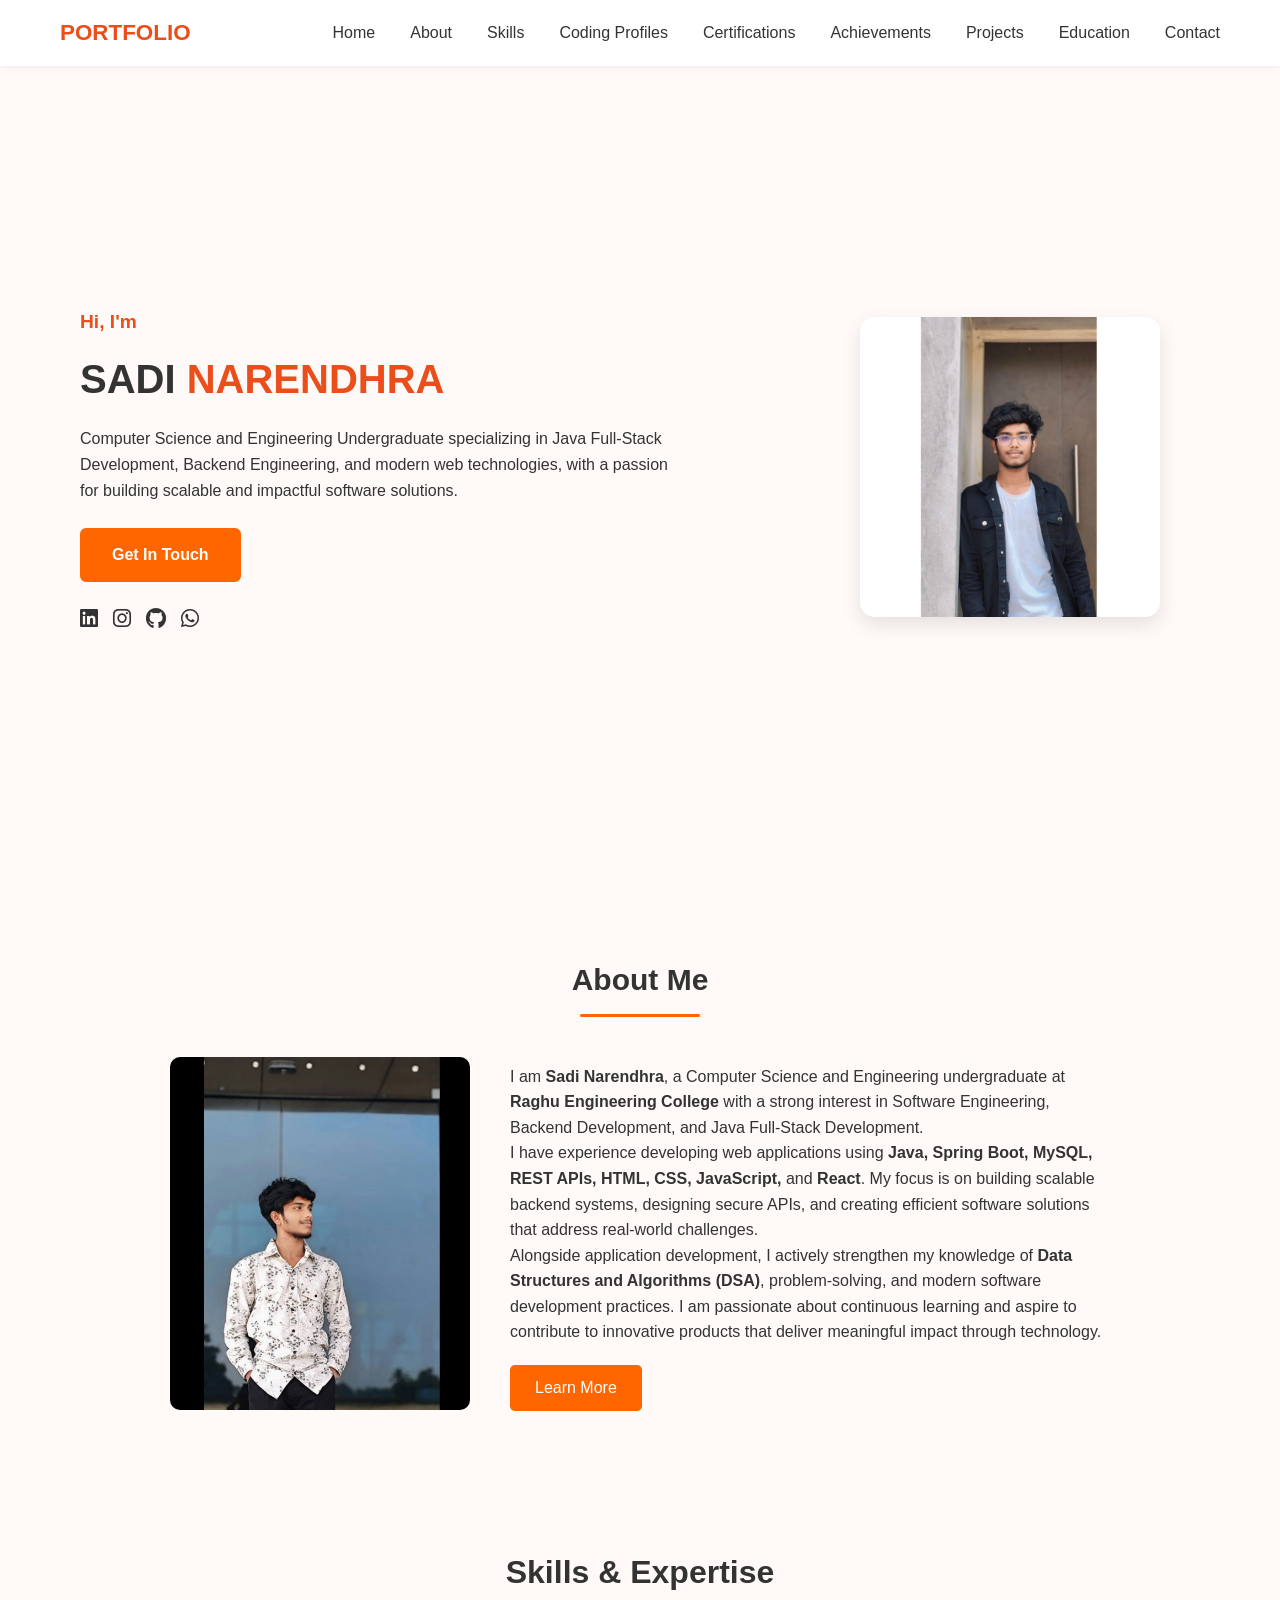
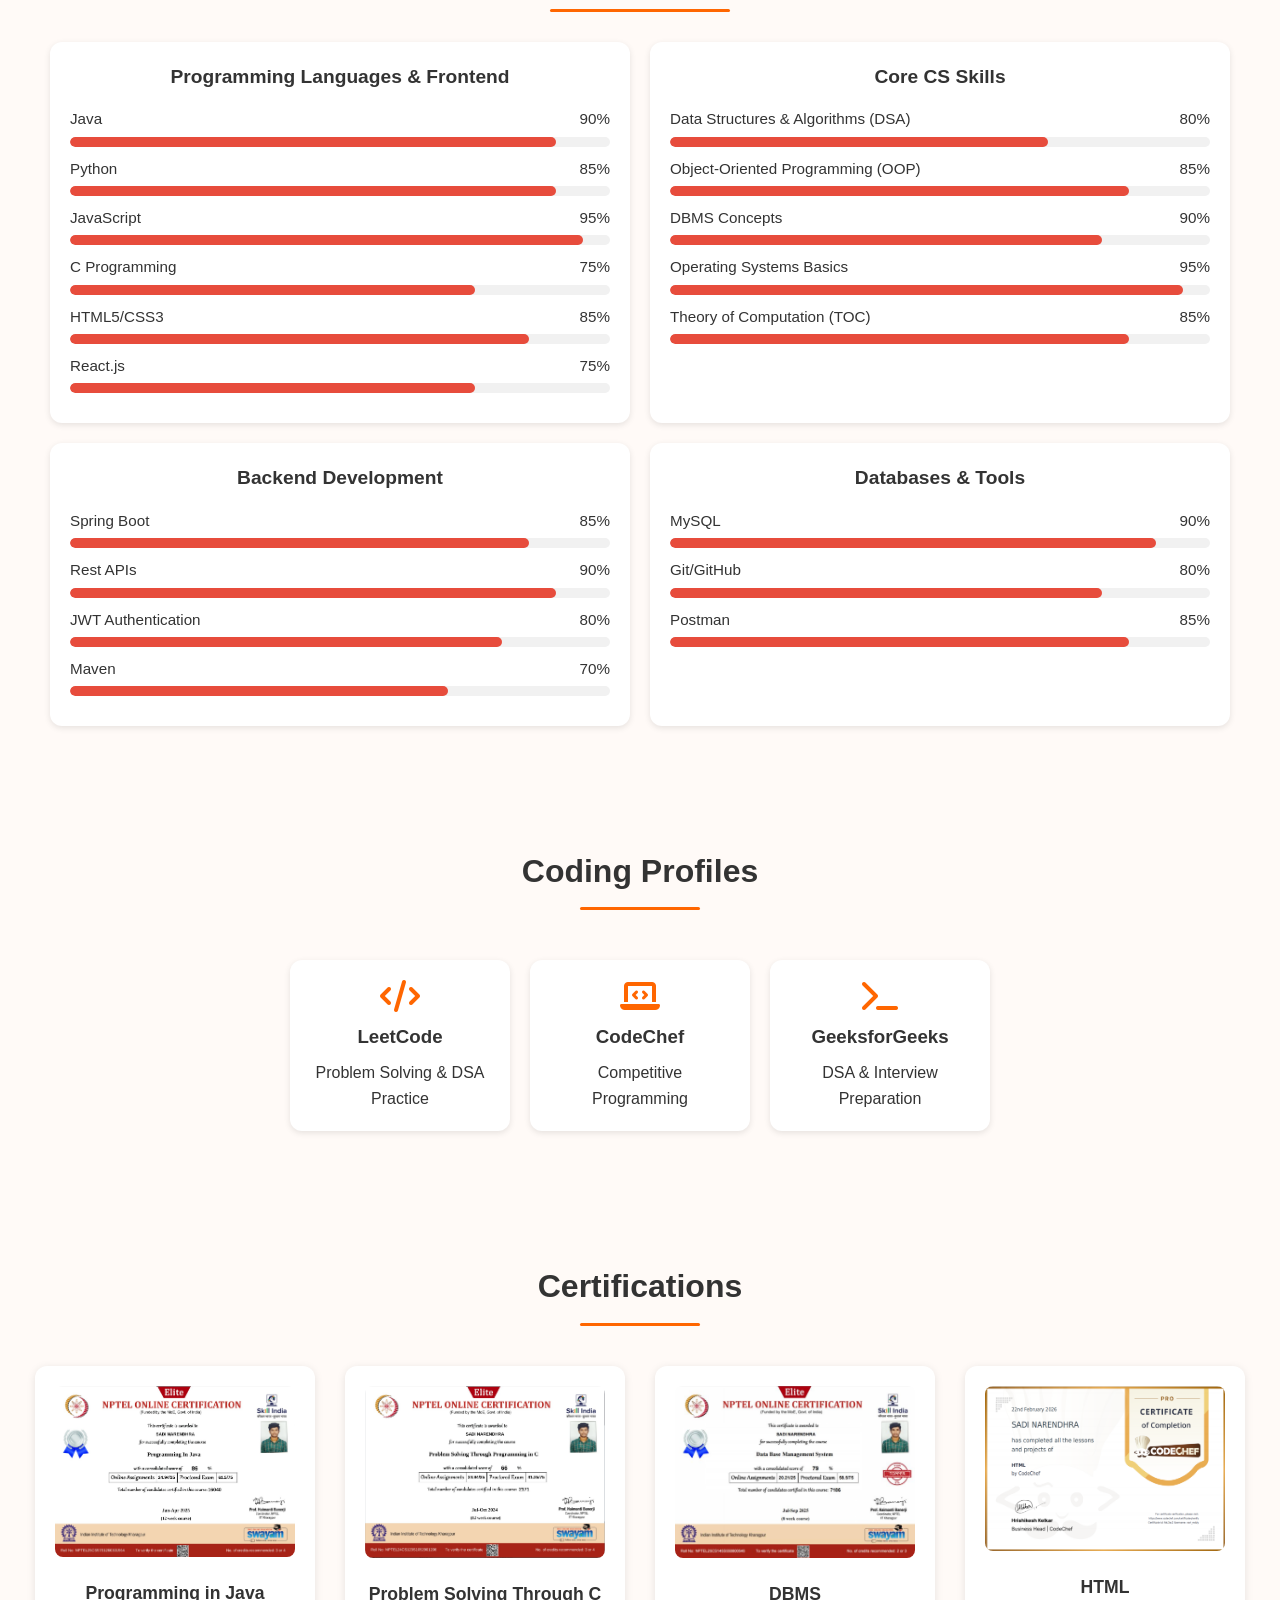
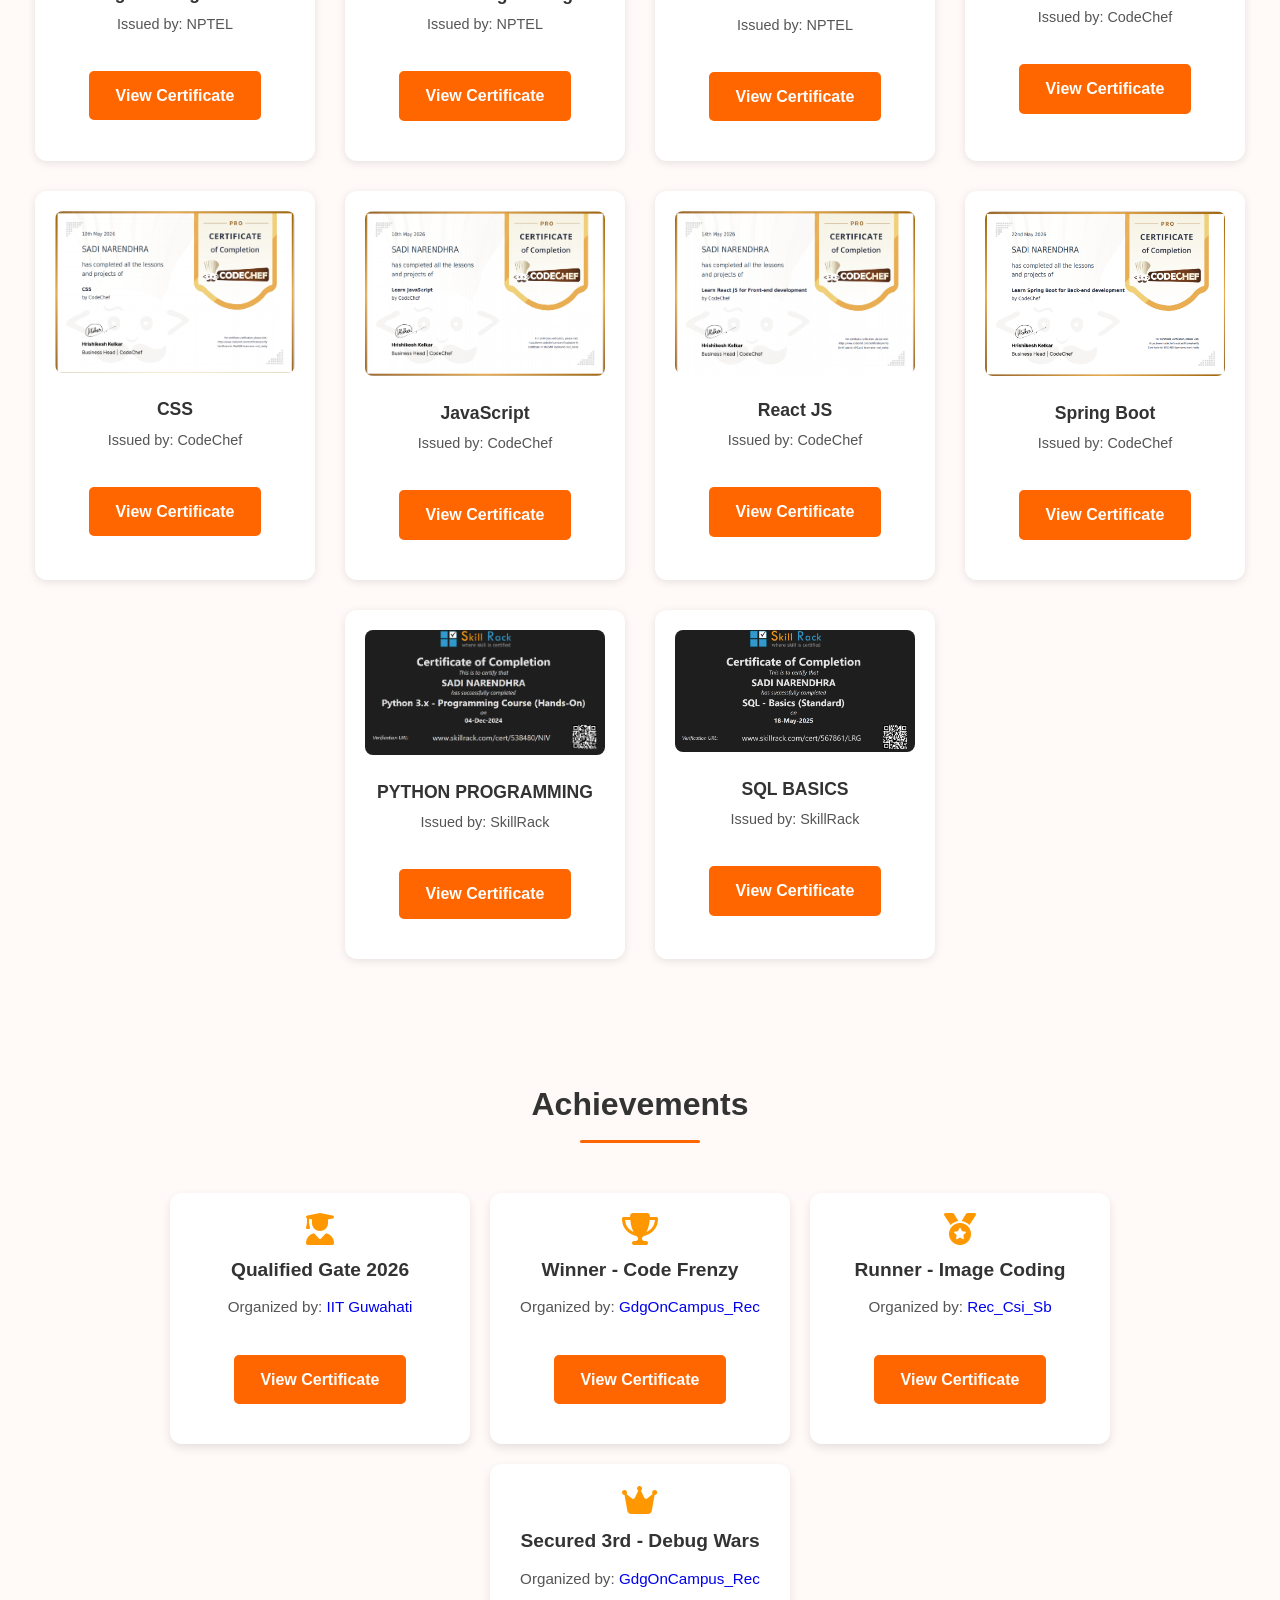
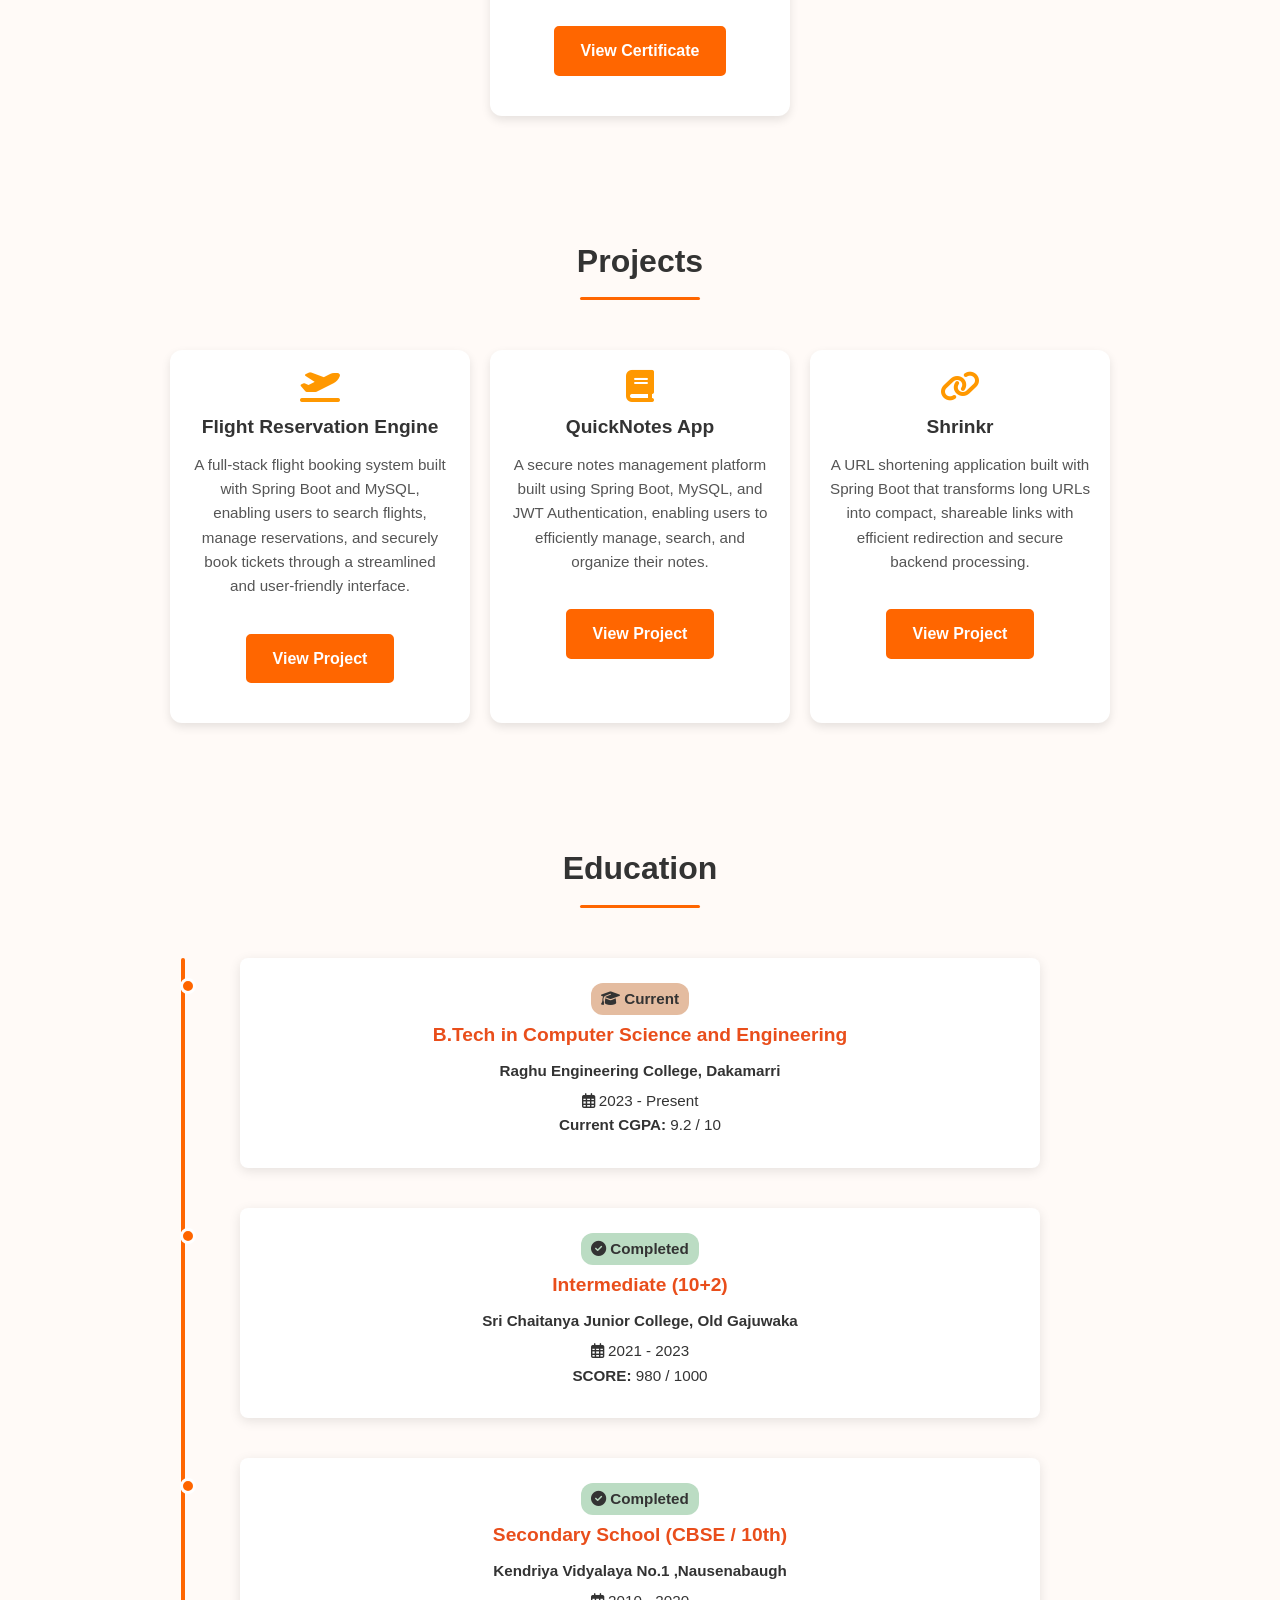
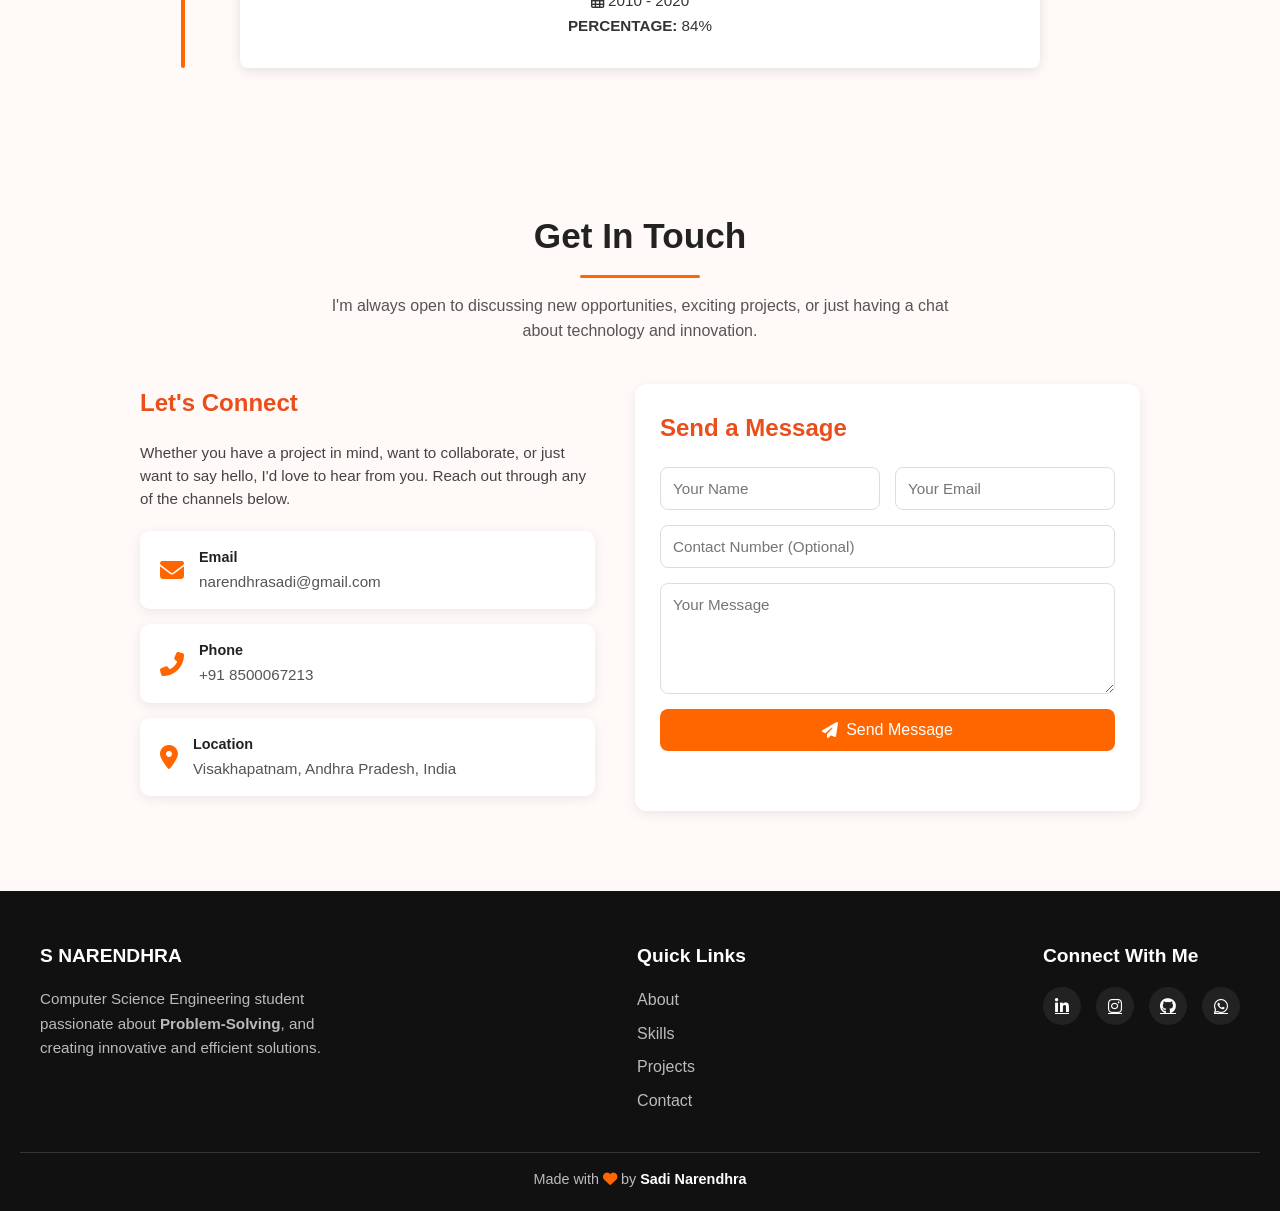
==== PORTFOLIO/index.html @ 28b1f629 "Rename TASK_4.html to index.html" ====
<!DOCTYPE html>
<html lang="en">
<head>
  <meta charset="UTF-8">
  <meta name="viewport" content="width=device-width, initial-scale=1.0">
  <title>Portfolio - Sadi Narendhra</title>
  <link rel="stylesheet" href="TASK_4.css">
  <link rel="stylesheet" href="https://cdnjs.cloudflare.com/ajax/libs/font-awesome/6.4.0/css/all.min.css">
</head>

<body>
  <!-- Navbar -->
  <header>
    <nav class="navbar">
      <div class="logo">PORTFOLIO</div>
      <ul class="nav-links">
        <li><a href="#">Home</a></li>
        <li><a href="#about">About</a></li>
        <li><a href="#skills">Skills</a></li>
        <li><a href="#coding-profiles">Coding Profiles</a></li>
        <li><a href="#certifications">Certifications</a></li>
        <li><a href="#achievements">Achievements</a></li>
        <li><a href="#projects">Projects</a></li>
        <li><a href="#education">Education</a></li>
        <li><a href="#contact">Contact</a></li>
      </ul>
    </nav>
  </header>

  <!-- Hero Section -->
  <section class="hero">
    <div class="hero-text">
      <h3>Hi, I'm</h3>
      <h1>SADI <span>NARENDHRA</span></h1>
        <p>
          Computer Science and Engineering Undergraduate specializing in
          Java Full-Stack Development, Backend Engineering, and modern web
          technologies, with a passion for building scalable and impactful
          software solutions.
        </p>
      <div class="buttons">
        <a href="#contact" class="btn">Get In Touch</a>
      </div>
      <div class="social-links">
        <a href="https://www.linkedin.com/in/sadi-narendhra-391577353/"><i class="fab fa-linkedin"></i></a>
        <a href="https://www.instagram.com/nari_reddy_.03/"><i class="fab fa-instagram"></i></a>
        <a href="https://github.com/Nari-30"><i class="fab fa-github"></i></a>
        <a href="https://wa.me/918500067213"><i class="fab fa-whatsapp"></i></a>
      </div>
    </div>
    <div class="hero-img">
      <img src="IMAGE_1.jpg" alt="Profile Photo">
    </div>
  </section>

  <!-- About Section -->
  <section class="about" id="about">
    <h2 class="about-title">About Me</h2>
    <div class="about-container">
      <div class="about-img">
        <img src="IMAGE_3.jpg" alt="About Me Photo">
      </div>
      <div class="about-text">
        <p>
          I am <strong>Sadi Narendhra</strong>, a Computer Science and Engineering
          undergraduate at <strong>Raghu Engineering College</strong> with a strong
          interest in Software Engineering, Backend Development, and Java Full-Stack Development.
        </p>

        <p>
          I have experience developing web applications using
          <strong>Java, Spring Boot, MySQL, REST APIs, HTML, CSS, JavaScript,</strong>
          and <strong>React</strong>. My focus is on building scalable backend systems,
          designing secure APIs, and creating efficient software solutions that address
          real-world challenges.
        </p>

        <p>
          Alongside application development, I actively strengthen my knowledge of
          <strong>Data Structures and Algorithms (DSA)</strong>, problem-solving,
          and modern software development practices. I am passionate about continuous
          learning and aspire to contribute to innovative products that deliver
          meaningful impact through technology.
        </p>
        <a href="#contact" class="btn-primary">Learn More</a>
      </div>
    </div>
  </section>

  <!-- Skills -->
  <section id="skills">
    <h2>Skills & Expertise</h2>
    <div class="skills-container">
      
      <!-- Programming Languages -->
      <div class="skill-card">
        <h3>Programming Languages & Frontend</h3>
        <div class="skill">
          <p>Java <span>90%</span></p>
          <div class="bar"><div class="progress" style="width:90%"></div></div>
        </div>
        <div class="skill">
          <p>Python <span>85%</span></p>
          <div class="bar"><div class="progress" style="width:90%"></div></div>
        </div>
        <div class="skill">
          <p>JavaScript<span>95%</span></p>
          <div class="bar"><div class="progress" style="width:95%"></div></div>
        </div>
        <div class="skill">
          <p>C Programming <span>75%</span></p>
          <div class="bar"><div class="progress" style="width:75%"></div></div>
        </div>
        <div class="skill">
          <p>HTML5/CSS3 <span>85%</span></p>
          <div class="bar"><div class="progress" style="width:85%"></div></div>
        </div>

        <div class="skill">
          <p>React.js <span>75%</span></p>
          <div class="bar"><div class="progress" style="width:75%"></div></div>
        </div>
      </div>

      <!-- CS Core Skkills -->
      <div class="skill-card">
        <h3>Core CS Skills</h3>
        <div class="skill">
          <p>Data Structures & Algorithms (DSA) <span>80%</span></p>
          <div class="bar"><div class="progress" style="width:70%"></div></div>
        </div>
        <div class="skill">
          <p>Object-Oriented Programming (OOP) <span>85%</span></p>
          <div class="bar"><div class="progress" style="width:85%"></div></div>
        </div>
        <div class="skill">
          <p>DBMS Concepts <span>90%</span></p>
          <div class="bar"><div class="progress" style="width:80%"></div></div>
        </div>
        <div class="skill">
          <p>Operating Systems Basics <span>95%</span></p>
          <div class="bar"><div class="progress" style="width:95%"></div></div>
        </div>
        <div class="skill">
          <p>Theory of Computation (TOC) <span>85%</span></p>
          <div class="bar"><div class="progress" style="width:85%"></div></div>
        </div>
      </div>

      <!-- Technologies & Frameworks -->
      <div class="skill-card">
        <h3>Backend Development</h3>
        <div class="skill">
          <p>Spring Boot <span>85%</span></p>
          <div class="bar"><div class="progress" style="width:85%"></div></div>
        </div>
        <div class="skill">
          <p>Rest APIs <span>90%</span></p>
          <div class="bar"><div class="progress" style="width:90%"></div></div>
        </div>
        <div class="skill">
          <p>JWT Authentication <span>80%</span></p>
          <div class="bar"><div class="progress" style="width:80%"></div></div>
        </div>
        <div class="skill">
          <p>Maven <span>70%</span></p>
          <div class="bar"><div class="progress" style="width:70%"></div></div>
        </div>
      </div>

      <!-- Databases & Tools -->
      <div class="skill-card">
        <h3>Databases & Tools</h3>
        <div class="skill">
          <p>MySQL <span>90%</span></p>
          <div class="bar"><div class="progress" style="width:90%"></div></div>
        </div>
        <div class="skill">
          <p>Git/GitHub <span>80%</span></p>
          <div class="bar"><div class="progress" style="width:80%"></div></div>
        </div>
        <div class="skill">
          <p>Postman <span>85%</span></p>
          <div class="bar"><div class="progress" style="width:85%"></div></div>
        </div>
      </div>
    
    </div>
  </section>

   <!-- Coding Profiles -->
  <section id="coding-profiles">
  <h2 class="section-title">Coding Profiles</h2>
  <div class="profiles-container">
    <a href="https://leetcode.com/u/Sadi-Narendhra/" target="_blank" class="profile-card">
      <i class="fas fa-code"></i>
      <h3>LeetCode</h3>
      <p>Problem Solving & DSA Practice</p>
    </a>

    <a href="https://www.codechef.com/users/nari_reddy" target="_blank" class="profile-card">
      <i class="fas fa-laptop-code"></i>
      <h3>CodeChef</h3>
      <p>Competitive Programming</p>
    </a>

    <a href="https://www.geeksforgeeks.org/profile/narendhiwn5" target="_blank" class="profile-card">
      <i class="fas fa-terminal"></i>
      <h3>GeeksforGeeks</h3>
      <p>DSA & Interview Preparation</p>
    </a>

  </div>
  </section>

  <!-- Certification Section -->
  <section id="certifications" class="certifications">
    <div class="container">
      <h2 class="certifications-title">Certifications</h2>
      <div class="certifications-container">

        <!-- Individual Certificate Card -->
        <div class="certificate-card">
          <img src="certificate4.png" alt="Certificate 1">
          <h3>Programming in Java</h3>
          <p>Issued by: NPTEL</p>
          <a href="certificate4.png" class="btn btn-primary" target="_blank">View Certificate</a>
        </div>

        <div class="certificate-card">
          <img src="certificate3.png" alt="Certificate 2">
          <h3>Problem Solving Through C</h3>
          <p>Issued by: NPTEL</p>
          <a href="certificate3.png" class="btn btn-primary" target="_blank">View Certificate</a>
        </div>

        <div class="certificate-card">
          <img src="certificate5.png" alt="Certificate 3">
          <h3>DBMS</h3>
          <p>Issued by: NPTEL</p>
          <a href="certificate5.png" class="btn btn-primary" target="_blank">View Certificate</a>
        </div>

        <div class="certificate-card">
          <img src="HTML.png" alt="Certificate 6">
          <h3>HTML</h3>
          <p>Issued by: CodeChef</p>
          <a href="HTML.png" class="btn btn-primary" target="_blank">View Certificate</a>
        </div>

        <div class="certificate-card">
          <img src="CSS.png" alt="Certificate 7">
          <h3>CSS</h3>
          <p>Issued by: CodeChef</p>
          <a href="CSS.png" class="btn btn-primary" target="_blank">View Certificate</a>
        </div>

        <div class="certificate-card">
          <img src="JavaScript.png" alt="Certificate 8">
          <h3>JavaScript</h3>
          <p>Issued by: CodeChef</p>
          <a href="JavaScript.png" class="btn btn-primary" target="_blank">View Certificate</a>
        </div>

        <div class="certificate-card">
          <img src="Reactjs.png" alt="Certificate 8">
          <h3>React JS</h3>
          <p>Issued by: CodeChef</p>
          <a href="Reactjs.png" class="btn btn-primary" target="_blank">View Certificate</a>
        </div>

        <div class="certificate-card">
          <img src="SpringBoot.png" alt="Certificate 9">
          <h3>Spring Boot</h3>
          <p>Issued by: CodeChef</p>
          <a href="SpringBoot.png" class="btn btn-primary" target="_blank">View Certificate</a>
        </div>

        <div class="certificate-card">
          <img src="certificate2.png" alt="Certificate 4">
          <h3>PYTHON PROGRAMMING</h3>
          <p>Issued by: SkillRack</p>
          <a href="certificate2.png" class="btn btn-primary" target="_blank">View Certificate</a>
        </div>

        <div class="certificate-card">
          <img src="certificate1.png" alt="Certificate 5">
          <h3>SQL BASICS</h3>
          <p>Issued by: SkillRack</p>
          <a href="certificate1.png" class="btn btn-primary" target="_blank">View Certificate</a>
        </div>
      </div>
    </div>
  </section>

  <!-- Achievements Section -->
  <section id="achievements" class="achievements">
    <div class="container">
      <h2 class="section-title">Achievements</h2>
      <div class="achievements-container">
        
        <!-- Achievement 1 -->
         <div class="achievement-card">
          <i class="fas fa-user-graduate"></i>
          <h3>Qualified Gate 2026</h3>
          <p>Organized by: <a href="https://gate2026.iitg.ac.in/">IIT Guwahati</a></p>
          <a href="Gate.png" target="_blank" class="btn btn-primary"> View Certificate</a>
        </div>

        <!-- Achievement 2 -->
        <div class="achievement-card">
          <i class="fas fa-trophy"></i>
          <h3>Winner - Code Frenzy</h3>
          <p>Organized by: <a href="https://www.instagram.com/gdgoncampus_rec/">GdgOnCampus_Rec</a></p>
          <a href="CodeFrenzy.jpeg" target="_blank"  class="btn btn-primary"> View Certificate</a>
        </div>

        <!-- Achievement 3 -->
        <div class="achievement-card">
          <i class="fas fa-medal"></i>
          <h3>Runner - Image Coding</h3>
          <p>Organized by: <a href="https://www.instagram.com/rec_csi_sb/">Rec_Csi_Sb</a></p>
          <a href="Image_coding.jpg" target="_blank" class="btn btn-primary">View Certificate</a>
        </div>
        
        <!-- Achievement 4 -->
        <div class="achievement-card">
          <i class="fas fa-crown"></i>
          <h3>Secured 3rd - Debug Wars</h3>
          <p>Organized by: <a href="https://www.instagram.com/gdgoncampus_rec/">GdgOnCampus_Rec</a></p>
          <a href="Debug wars.jpg" target="_blank" class="btn btn-primary"> View Certificate</a>
        </div>

      </div>
    </div>
  </section>

  <!-- Projects Section -->
  <section id="projects" class="projects">
    <div class="container">
      <h2 class="section-title">Projects</h2>
      <div class="projects-container">

        <!-- Project 1 -->
        <div class="project-card">
          <i class="fas fa-plane-departure"></i>
          <h3>Flight Reservation Engine</h3>
           <p>
              A full-stack flight booking system built with Spring Boot and MySQL,
              enabling users to search flights, manage reservations, and securely
              book tickets through a streamlined and user-friendly interface.
          </p>
          <a href="https://github.com/Nari-30/Flight-Booking-System" target="_blank" class="btn btn-primary">View Project</a>
        </div>
        

        <!-- Project 2 -->
        <div class="project-card">
          <i class="fas fa-book"></i>
          <h3>QuickNotes App</h3>
          <p>A secure notes management platform built using Spring Boot,
             MySQL, and JWT Authentication, enabling users to efficiently 
             manage, search, and organize their notes.</p>
          <a href="https://github.com/Nari-30/QuickNotes_App" target="_blank" class="btn btn-primary">View Project</a>
        </div>
    
        <!-- Project 3 -->
        <div class="project-card">
          <i class="fas fa-link"></i>
          <h3>Shrinkr</h3>
          <p>A URL shortening application built with Spring Boot that 
            transforms long URLs into compact, shareable links with efficient 
            redirection and secure backend processing.</p>
          <a href="https://github.com/Nari-30/SpringBoot-Url-Shortener" target="_blank" class="btn btn-primary">View Project</a>
        </div>
      </div>
    </div>
  </section>

  <!-- Education Section -->
  <section id="education" class="education">
    <div class="container">
      <h2 class="section-title">Education</h2>
      <div class="timeline">

        <!-- Current Education 1 -->
        <div class="timeline-item current">
          <div class="timeline-dot"></div>
          <div class="timeline-content card current-card">
            <span class="status-badge current-status"><i class="fas fa-graduation-cap"></i> Current</span>
            <h3>B.Tech in Computer Science and Engineering</h3>
            <p class="institution"><strong>Raghu Engineering College, Dakamarri</strong></p>
            <span class="date"><i class="far fa-calendar-alt"></i> 2023 - Present</span>
            <p class="cgpa"><strong>Current CGPA:</strong> 9.2 / 10</p>
          </div>
        </div>

        <!-- Completed Education 2 -->
        <div class="timeline-item completed">
          <div class="timeline-dot"></div>
          <div class="timeline-content card completed-card">
            <span class="status-badge completed-status"><i class="fas fa-check-circle"></i> Completed</span>
            <h3>Intermediate (10+2)</h3>
            <p class="institution"><strong>Sri Chaitanya Junior College, Old Gajuwaka</strong></p>
            <span class="date"><i class="far fa-calendar-alt"></i> 2021 - 2023</span>
            <p class="cgpa"><strong>SCORE: </strong> 980 / 1000</p>
          </div>
        </div>

        <!-- Completed Education 3 -->
        <div class="timeline-item completed">
          <div class="timeline-dot"></div>
          <div class="timeline-content card completed-card">
            <span class="status-badge completed-status"><i class="fas fa-check-circle"></i> Completed</span>
            <h3>Secondary School (CBSE / 10th)</h3>
            <p class="institution"><strong>Kendriya Vidyalaya No.1 ,Nausenabaugh</strong></p>
            <span class="date"><i class="far fa-calendar-alt"></i> 2010 - 2020</span>
            <p class="cgpa"><strong>PERCENTAGE:</strong> 84%</p>
          </div>
        </div>

      </div>
    </div>
  </section>

  <!-- Contact Section -->
  <section id="contact" class="contact-section">
    <div class="contact-header">
      <h1>Get In Touch</h1>
      <p>
        I'm always open to discussing new opportunities, exciting projects, 
        or just having a chat about technology and innovation.
      </p>
    </div>

    <div class="contact-content">
      <!-- Contact Details -->
      <div class="contact-details">
        <h2>Let's Connect</h2>
        <p class="details-intro">
          Whether you have a project in mind, want to collaborate, or just 
          want to say hello, I'd love to hear from you. Reach out through 
          any of the channels below.
        </p>

        <div class="detail-card">
          <i class="fas fa-envelope icon"></i>
          <div>
            <span class="label">Email</span>
            <a href="mailto:narendhrasadi@gmail.com" class="value">
              narendhrasadi@gmail.com
            </a>
          </div>
        </div>

        <div class="detail-card">
          <i class="fas fa-phone-alt icon"></i>
          <div>
            <span class="label">Phone</span>
            <a href="tel:+918500067213" class="value">
              +91 8500067213
            </a>
          </div>
        </div>

        <div class="detail-card">
          <i class="fas fa-map-marker-alt icon"></i>
          <div>
            <span class="label">Location</span>
            <span class="value">Visakhapatnam, Andhra Pradesh, India</span>
          </div>
        </div>
      </div>

      <!-- Message Form -->
      <div class="message-form-container">
        <h2>Send a Message</h2>
        <form action="https://formspree.io/f/xgvzabcd" method="POST" class="message-form">
          <div class="form-row">
            <input type="text" placeholder="Your Name" required>
            <input type="email" placeholder="Your Email" required>
          </div>
          <input type="tel" placeholder="Contact Number (Optional)">
          <textarea placeholder="Your Message" rows="5" required></textarea>
          <button type="submit" class="send-button">
            <i class="fas fa-paper-plane"></i> Send Message
          </button>
          <p id="success-message" style="display:none;color:green">Thank you! Your message has been sent.</p>
          <script>
            const form = document.querySelector('form');
            form.addEventListener('submit', function() {
              document.getElementById('success-message').style.display = 'block';
            });
          </script>
        </form>
      </div>
    </div>
  </section>

  <!-- Footer Section -->
  <footer class="footer">
    <div class="footer-container">
      
      <!-- About Column -->
      <div class="footer-col about-col">
        <h3>S NARENDHRA</h3>
        <p>
          Computer Science Engineering student passionate about 
          <strong>Problem-Solving</strong>, and creating innovative and efficient solutions.
        </p>
      </div>
      
      <!-- Quick Links -->
      <div class="footer-col quick-links">
        <h3>Quick Links</h3>
        <ul>
          <li><a href="#about">About</a></li>
          <li><a href="#skills">Skills</a></li>
          <li><a href="#projects">Projects</a></li>
          <li><a href="#contact">Contact</a></li>
        </ul>
      </div>
      
      <!-- Social Links -->
      <div class="footer-col social-col">
        <h3>Connect With Me</h3>
        <div class="social-icons">
          <a href="https://www.linkedin.com/in/sadi-narendhra-391577353/" aria-label="LinkedIn"><i class="fab fa-linkedin-in"></i></a>
          <a href="https://www.instagram.com/nari_reddy_.03/" aria-label="Instagram"><i class="fab fa-instagram"></i></a>
          <a href="https://github.com/Nari-30" aria-label="GitHub"><i class="fab fa-github"></i></a>
          <a href="https://wa.me/918500067213" aria-label="WhatsApp"><i class="fab fa-whatsapp"></i></a>
        </div>
      </div>
    </div>

    <div class="footer-bottom">
      Made with <i class="fas fa-heart"></i> by <span>Sadi Narendhra</span>
    </div>
  </footer>

  <script src="TASK_4.js"></script>
</body>
</html>
---- PORTFOLIO/TASK_4.css ----
* {
  margin: 0;
  padding: 0;
  box-sizing: border-box;
  font-family: "Segoe UI", Tahoma, Geneva, Verdana, sans-serif;
}

body {
  background: #fffaf7;
  color: #333;
  line-height: 1.6;
}

/* Navbar */
header {
  width: 100%;
  background: #fff;
  box-shadow: 0 2px 5px rgba(0,0,0,0.05);
  position: sticky;
  top: 0;
  z-index: 10;
}

.navbar {
  max-width: 1200px;
  margin: auto;
  padding: 15px 20px;
  display: flex;
  justify-content: space-between;
  align-items: center;
}

.logo {
  font-size: 1.4rem;
  font-weight: 700;
  color: #e94e1b;
}

.nav-links {
  display: flex;
  list-style: none;
  gap: 25px;
}

.nav-links a {
  margin-left:10px;
  text-decoration: none;
  color: #333;
  font-weight: 500;
  transition: 0.3s;
}


.nav-links a:hover {
  color: #e94e1b;
}

.toggle-dark {
  font-size: 1.2rem;
  cursor: pointer;
  color: #666;
}

/* Hero Section */
.hero {
  max-width: 1200px;
  margin: auto;
  padding: 40px 40px 40px 40px;       
  display: flex;
  justify-content: center; 
  align-items: center;
  gap: 40px;               
  min-height: 90vh;     
}

/* Hero Text Animation */
.hero-text {
  flex: 1;
  animation: fadeSlide 1.2s ease-in-out;
}

@keyframes fadeSlide {
  from {
    opacity: 0;
    transform: translateY(30px);
  }
  to {
    opacity: 1;
    transform: translateY(0);
  }
}

.hero-img img {
  width: 280px;
  border-radius: 15px;
  box-shadow: 0 8px 20px rgba(0,0,0,0.1);
}

.hero-text h3 {
  color: #e94e1b;
  font-size: 1.2rem;
  margin-bottom: 10px;
}

.hero-text h1 {
  font-size: 2.5rem;
  font-weight: 800;
  margin-bottom: 15px;
}

.hero-text h1 span {
  color: #e94e1b;
}

.hero-text p {
  font-size: 1rem;
  margin-bottom: 25px;
  max-width: 600px;
}

/* Unified Button Style */
.btn {
  margin-bottom:20px;
  padding: 12px 30px;
  background-color: #ff6600;
  color: #fff;
  font-weight: 600;
  text-decoration: none;
  border-radius: 6px;
  border: 2px solid #ff6600;
  transition: 0.3s;
  display: inline-flex;
  align-items: center;
  gap: 8px; 
}

.btn:hover {
  background-color: #fff;
  color: #ff6600;
  border-color: #ff6600;
}



/* Social Links */
.social-links {
  display: flex;
  gap: 15px;
  font-size: 1.3rem;
}

.social-links a {
  color: #333;
  transition: 0.3s;
}

.social-links a:hover {
  color: #e94e1b;
}

/* Hero Image */
.hero-img img {
  margin-right:40px;
  width: 300px;
  border-radius: 15px;
  box-shadow: 0 8px 20px rgba(0,0,0,0.1);
}

html {
  scroll-behavior: smooth;
}

/* About Section */
.about {
  margin: 20px;
  padding: 60px 20px;
  background-color:#fffaf7;
  text-align: center;
}

.about-title {
  font-size: 30px;
  font-weight: bold;
  margin-bottom: 40px;
  position: relative;
  display: inline-block;
}

.about-title::after {
  content: "";
  display: block;
  width: 120px;
  height: 3px;
  background-color: #ff6600; 
  margin: 10px auto 0;
  border-radius: 2px;
}

.about-container {
  display: flex;
  flex-wrap: wrap;
  justify-content: center;
  align-items: center;
  gap: 40px;
}

.about-img img {
  width: 300px;
  border-radius: 10px;
}

.about-text {
  max-width: 600px;
  text-align: left;
}

.btn-primary {
  display: inline-block;
  margin-top: 20px;
  padding: 10px 25px;
  background-color: #ff6600;
  color: white;
  text-decoration: none;
  border-radius: 5px;
  transition: 0.3s;
}

.btn-primary:hover {
  background-color: #e65c00;
}


/* Skills Section */
#skills {
  margin: 20px;
  padding: 50px 20px;
  text-align: center;
}

#skills h2 {
  font-size: 2rem;
  margin-bottom: 30px;
  font-weight: bold;
  position: relative;
}
#skills h2::after {
  content: "";
  display: block;
  width: 180px;          
  height: 3px;          
  background-color: #ff6600; 
  margin: 10px auto 0;   
  border-radius: 2px;   
}

.skills-container {
  display: flex;
  flex-wrap: wrap;
  justify-content: center;
  gap: 20px;
}

.skill-card {
  flex: 0 0 calc(50% - 20px);
  max-width: calc(50% - 20px);
  background: #fff;
  padding: 20px;
  border-radius: 12px;
  box-shadow: 0 2px 6px rgba(0,0,0,0.1);
}
@media (max-width: 768px) {
  .skills-container {
    grid-template-columns: 1fr;
  }
}

.skill-card h3 {
  margin-bottom: 15px;
  font-size: 1.2rem;
  font-weight: bold;
}

.skill {
  margin: 10px 0;
}

.skill p {
  display: flex;
  justify-content: space-between;
  margin-bottom: 5px;
  font-size: 0.95rem;
  font-weight: 500;
}

.bar {
  background: #f1f1f1;
  border-radius: 20px;
  overflow: hidden;
  height: 10px;
}

.progress {
  background: #e74c3c;
  height: 100%;
  border-radius: 20px;
}

/* Certification Section */
.certifications {
  margin-top: 20px;
  padding: 60px 20px;
  background-color: #fffaf7;
  text-align: center;
}

.certifications-title {
  font-size: 2rem;
  font-weight: bold;
  margin-bottom: 40px;
  position: relative;
}

.certifications-title::after {
  content: "";
  display: block;
  width: 120px;
  height: 3px;
  background-color: #ff6600;
  margin: 10px auto 0;
  border-radius: 2px;
}

.certifications-container {
  display: flex;
  flex-wrap: wrap;
  justify-content: center;
  gap: 30px;
}

.certificate-card {
  background: #fff;
  border-radius: 12px;
  box-shadow: 0 2px 8px rgba(0,0,0,0.1);
  padding: 20px;
  max-width: 280px;
  text-align: center;
}

.certificate-card img {
  width: 100%;
  border-radius: 8px;
  margin-bottom: 15px;
}

.certificate-card h3 {
  font-size: 1.1rem;
  margin-bottom: 5px;
  font-weight: 600;
}

.certificate-card p {
  font-size: 0.9rem;
  color: #555;
  margin-bottom: 15px;
}

/* Achievements */
.achievements {
  padding: 60px 20px;
  background: #fffaf7;
  text-align: center;
}

.achievements-container {
  display: flex;
  justify-content: center;
  gap: 20px;
  flex-wrap: wrap;
  margin-top: 30px;
}

.achievement-card {
  background: #ffffff;
  padding: 20px;
  width: 300px;
  border-radius: 12px;
  box-shadow: 0 4px 10px rgba(0,0,0,0.1);
  transition: transform 0.3s;
  text-align: center;
}

.achievement-card:hover {
  transform: translateY(-5px);
}

.achievement-card a{
  text-decoration: none;
}

.achievement-card i {
  font-size: 2rem;
  color: #ff9800;
  margin-bottom: 10px;
}

.achievement-card h3 {
  font-size: 1.2rem;
  margin-bottom: 10px;
  font-weight: bold;
}

.achievement-card p {
  font-size: 0.95rem;
  color: #555;
  margin-bottom: 15px;
}

/* Projects */
.projects {
  padding: 60px 20px;
  background: #fffaf7;
  text-align: center;
}

.projects-container {
  display: flex;
  justify-content: center;
  gap: 20px;
  flex-wrap: wrap;
  margin-top: 30px;
}

.project-card {
  background: #ffffff;
  padding: 20px;
  width: 300px;
  border-radius: 12px;
  box-shadow: 0 4px 10px rgba(0,0,0,0.1);
  transition: transform 0.3s;
  text-align: center;
}

.project-card:hover {
  transform: translateY(-5px);
}

.project-card i {
  font-size: 2rem;
  color: #ff9800;
  margin-bottom: 10px;
}

.project-card h3 {
  font-size: 1.2rem;
  margin-bottom: 10px;
  font-weight: bold;
}

.project-card p {
  font-size: 0.95rem;
  color: #555;
  margin-bottom: 15px;
}

/* Education Section */
.education {
  padding: 60px 20px;
  background-color: #fffaf7;
  text-align: center;
}

.section-title {
  font-size: 2rem;
  font-weight: bold;
  margin-bottom: 50px;
  position: relative;
}

.section-title::after {
  content: "";
  display: block;
  width: 60px;
  height: 3px;
  background-color: #ff6600;
  margin: 10px auto 0;
  border-radius: 2px;
}

/* Education Section */
.education {
  padding: 60px 20px;
  background-color: #fffaf7;
  text-align: center;
}

.section-title {
  font-size: 2rem;
  font-weight: bold;
  margin-bottom: 50px;
  position: relative;
}

.section-title::after {
  content: "";
  display: block;
  width: 120px;
  height: 3px;
  background-color: #ff6600;
  margin: 10px auto 0;
  border-radius: 2px;
}

/* Timeline */
.timeline {
  position: relative;
  display: flex;
  flex-direction: column;
  align-items: center;  
  gap: 40px;
}

.timeline::before {
  content: "";
  position: absolute;
  top: 0;
  bottom: 0;
  left: 13%;             
  width: 4px;
  background-color: #ff6600;
  border-radius: 2px;
  z-index: 0;
}


.timeline-item {
  position: relative;
  width: 800px;         
  z-index: 1;
}

.timeline-dot {
  position: absolute;
  top: 20px;
  left: -6.5%;             
  transform: translateX(-50%);
  width: 16px;
  height: 16px;
  background-color: #ff6600;
  border-radius: 50%;
  border: 3px solid #fff;
  z-index: 2;
}

/* Timeline Card */
.timeline-content {
  background: #fff;
  padding: 25px 20px;
  border-radius: 8px;    
  box-shadow: 0 3px 12px rgba(0,0,0,0.1);
  text-align: center;
}

.timeline-content h3 {
  font-size: 1.2rem;
  color: #e94e1b;
  margin-bottom: 8px;
}

.timeline-content p,.timeline-content span{
  font-size: 0.95rem;
  color: #333;
  margin-bottom: 5px;
}

/* Status Badges */
.status-badge {
  display: inline-block;
  font-size: 0.85rem;
  padding: 4px 10px;
  border-radius: 12px;
  margin-bottom: 10px;
  font-weight: 600;
}

.current-status {
  background-color: #e4bca0;
  color: #fff;
}

.completed-status {
  background-color: #bbdcc3;
  color: #fff;
}

/* Responsive */
@media (max-width: 768px) {
  .timeline-item {
    width: 90%;
  }
  .timeline::before {
    left: 20px; 
  }
  .timeline-dot {
    left: 20px;
  }
}

/* Coding Profile*/
#coding-profiles {
  padding: 50px 20px;
  text-align: center;
}

.profiles-container {
  display: flex;
  flex-wrap: wrap;
  justify-content: center;
  gap: 20px;
}

.profile-card {
  width: 220px;
  padding: 20px;
  background: #fff;
  border-radius: 12px;
  text-decoration: none;
  color: #333;
  box-shadow: 0 2px 6px rgba(0,0,0,0.1);
  transition: transform 0.3s ease;
}

.profile-card:hover {
  transform: translateY(-5px);
}

.profile-card i {
  font-size: 2rem;
  color: #ff6600;
  margin-bottom: 10px;
}

.profile-card h3 {
  margin-bottom: 8px;
}

/* Contact Section */
.contact-section {
  padding: 80px 20px;
  background: #fffaf7;
  text-align: center;
}

.contact-header h1 {
  font-size: 2.2rem;
  margin-bottom: 15px;
  color: #222;
}

.contact-header h1::after {
  content: "";
  display: block;
  width: 120px;
  height: 3px;
  background-color: #ff6600;
  margin: 10px auto 0;
  border-radius: 2px;
}

.contact-header p {
  font-size: 1rem;
  color: #555;
  max-width: 650px;
  margin: 0 auto 40px auto;
  line-height: 1.6;
}

/* Content Layout */
.contact-content {
  display: flex;
  flex-wrap: wrap;
  justify-content: center;
  gap: 40px;
  max-width: 1000px;
  margin: 0 auto;
  text-align: left;
}

/* Contact Details */
.contact-details {
  flex: 1 1 350px;
}

.contact-details h2 {
  font-size: 1.5rem;
  margin-bottom: 20px;
  color: #e94e1b;
}

.details-intro {
  font-size: 0.95rem;
  margin-bottom: 20px;
  color: #444;
  line-height: 1.5;
}

.detail-card {
  display: flex;
  align-items: center;
  background: #fff;
  padding: 15px 20px;
  border-radius: 10px;
  box-shadow: 0 3px 12px rgba(0,0,0,0.08);
  margin-bottom: 15px;
  transition: transform 0.2s ease, box-shadow 0.2s ease;
}

.detail-card:hover {
  transform: translateY(-3px);
  box-shadow: 0 6px 15px rgba(0,0,0,0.12);
}

.detail-card .icon {
  font-size: 1.5rem;
  color: #ff6600;
  margin-right: 15px;
}

.detail-card .label {
  display: block;
  font-weight: 600;
  font-size: 0.9rem;
  color: #222;
}

.detail-card .value {
  font-size: 0.95rem;
  color: #555;
  text-decoration: none;
}

.detail-card .value:hover {
  color: #e94e1b;
}

/* Message Form */
.message-form-container {
  flex: 1 1 400px;
  background: #fff;
  padding: 25px;
  border-radius: 12px;
  box-shadow: 0 3px 12px rgba(0,0,0,0.08);
}

.message-form-container h2 {
  margin-bottom: 20px;
  color: #e94e1b;
}

.message-form {
  display: flex;
  flex-direction: column;
  gap: 15px;
}

.form-row {
  display: flex;
  gap: 15px;
}

.form-row input {
  flex: 1;
}

.message-form input,
.message-form textarea {
  padding: 12px;
  border: 1px solid #ddd;
  border-radius: 8px;
  outline: none;
  font-size: 0.95rem;
  transition: border 0.2s ease;
}

.message-form input:focus,
.message-form textarea:focus {
  border: 1px solid #ff6600;
}

.send-button {
  background: #ff6600;
  color: #fff;
  border: none;
  padding: 12px 20px;
  border-radius: 8px;
  font-size: 1rem;
  cursor: pointer;
  transition: background 0.2s ease;
  display: flex;
  align-items: center;
  justify-content: center;
  gap: 8px;
}

.send-button:hover {
  background: #e94e1b;
}

/* Responsive */
@media (max-width: 768px) {
  .form-row {
    flex-direction: column;
  }
}

/* Footer */
.footer {
  background: #111;
  color: #ddd;
  padding: 50px 20px 20px;
  font-family: "Segoe UI", sans-serif;
}

.footer-container {
  max-width: 1200px;
  margin: auto;
  display: flex;
  flex-wrap: wrap;
  justify-content: space-between;
  gap: 40px;
}

/* Footer Columns */
.footer-col h3 {
  margin-bottom: 15px;
  color: #fff;
  font-size: 1.2rem;
}

.footer-col p {
  font-size: 0.95rem;
  line-height: 1.6;
  color: #bbb;
  max-width: 300px;
}

.quick-links ul {
  list-style: none;
  padding: 0;
}

.quick-links li {
  margin: 8px 0;
}

.quick-links a {
  text-decoration: none;
  color: #bbb;
  transition: 0.3s;
}

.quick-links a:hover {
  color: #ff6600;
}

/* Social Icons */
.social-icons {
  display: flex;
  gap: 15px;
}

.social-icons a {
  display: flex;
  align-items: center;
  justify-content: center;
  width: 38px;
  height: 38px;
  border-radius: 50%;
  background: #222;
  color: #fff;
  transition: 0.3s;
  font-size: 1rem;
}

.social-icons a:hover {
  background: #ff6600;
  color: #fff;
}

/* Footer Bottom */
.footer-bottom {
  text-align: center;
  margin-top: 30px;
  padding-top: 15px;
  border-top: 1px solid #333;
  font-size: 0.9rem;
  color: #bbb;
}

.footer-bottom i {
  color: #ff6600;
}

.footer-bottom span {
  color: #fff;
  font-weight: 600;
}

/* Responsive */
@media (max-width: 768px) {
  .footer-container {
    flex-direction: column;
    text-align: center;
    align-items: center;
  }

  .footer-col p {
    max-width: 100%;
  }
}
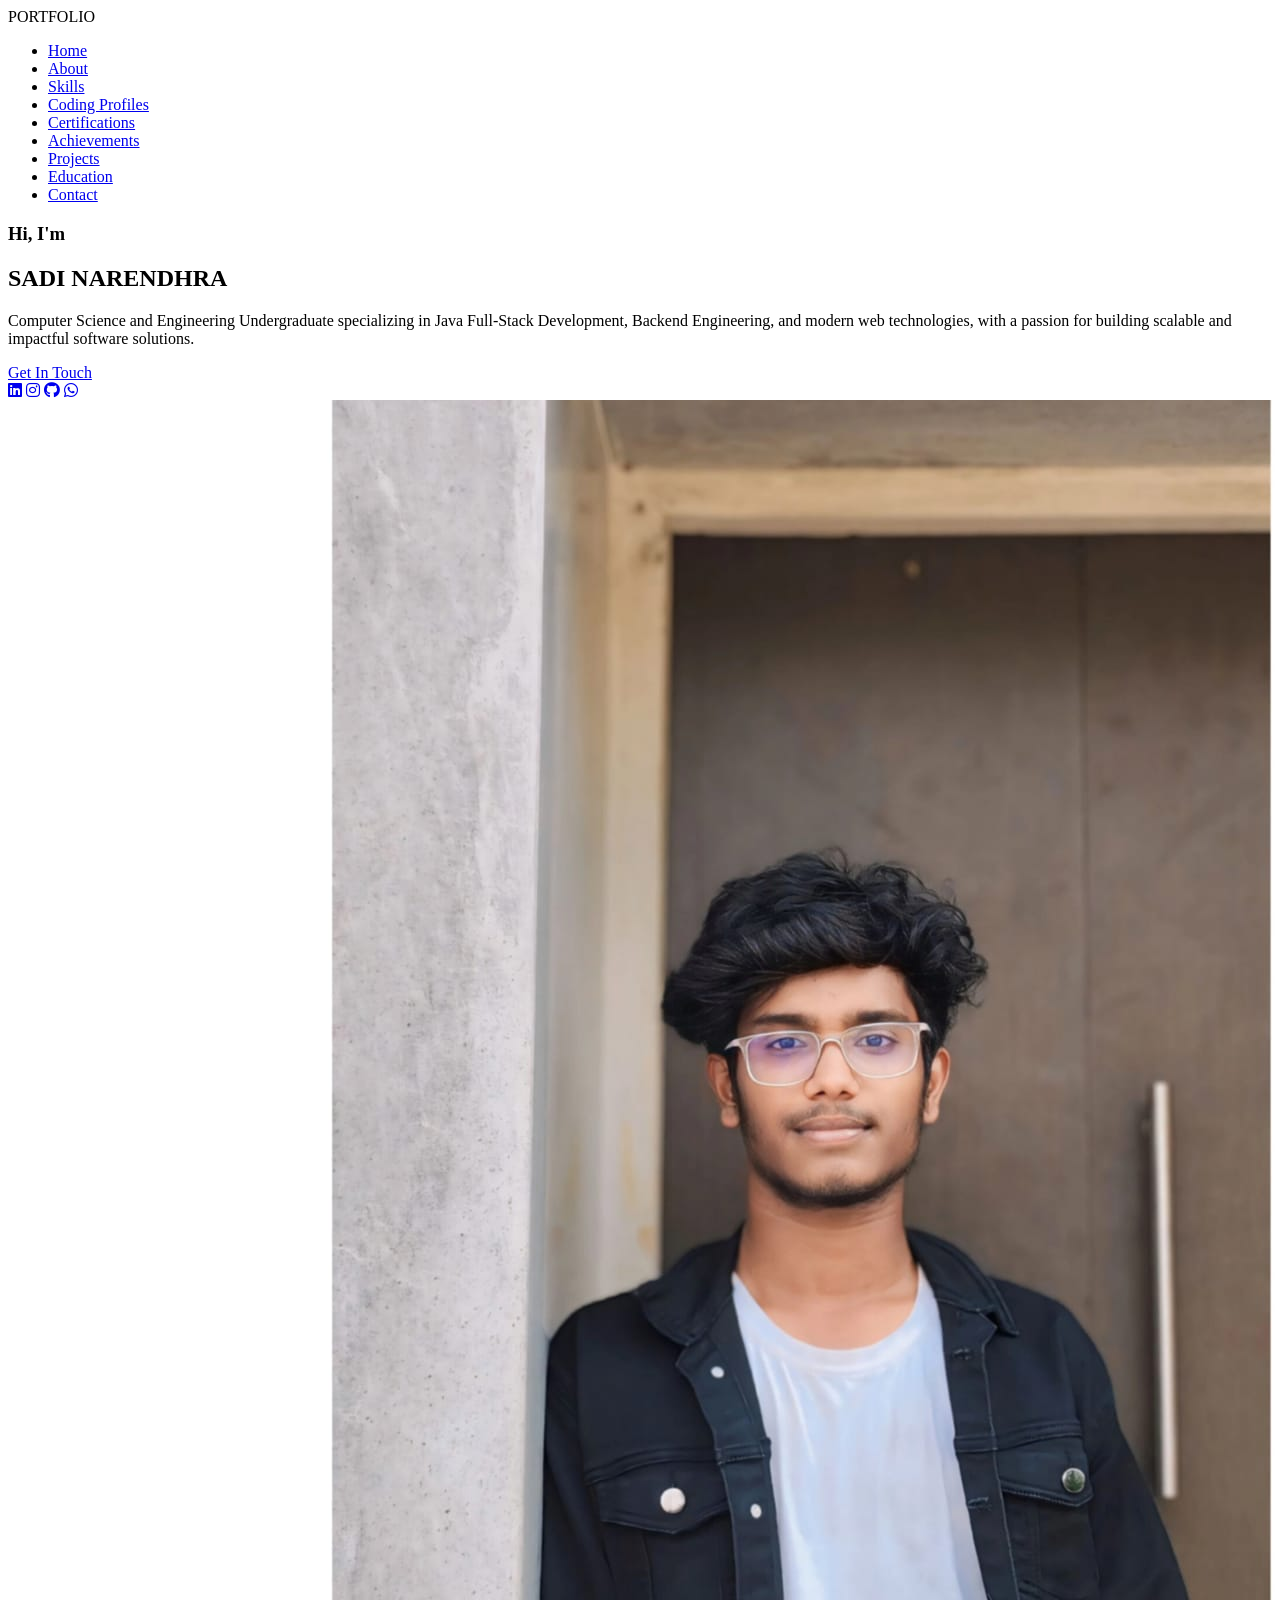
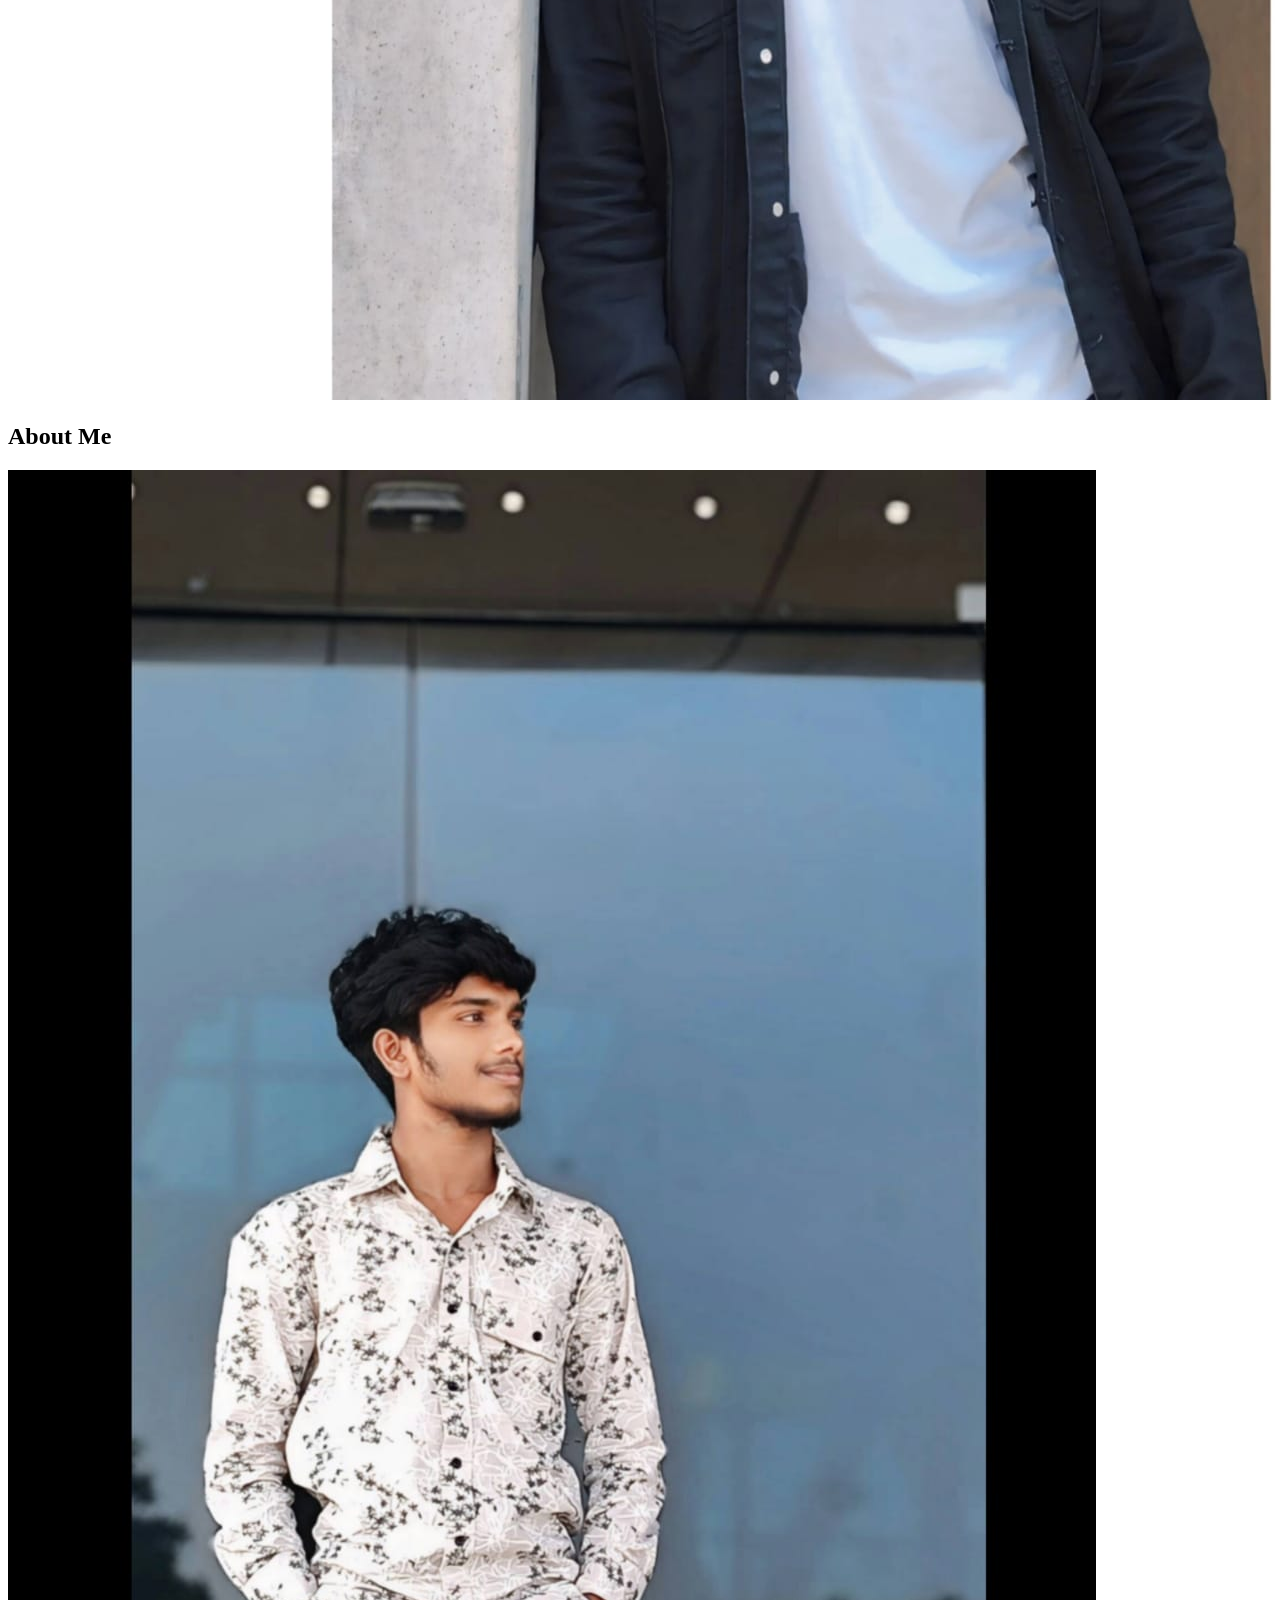
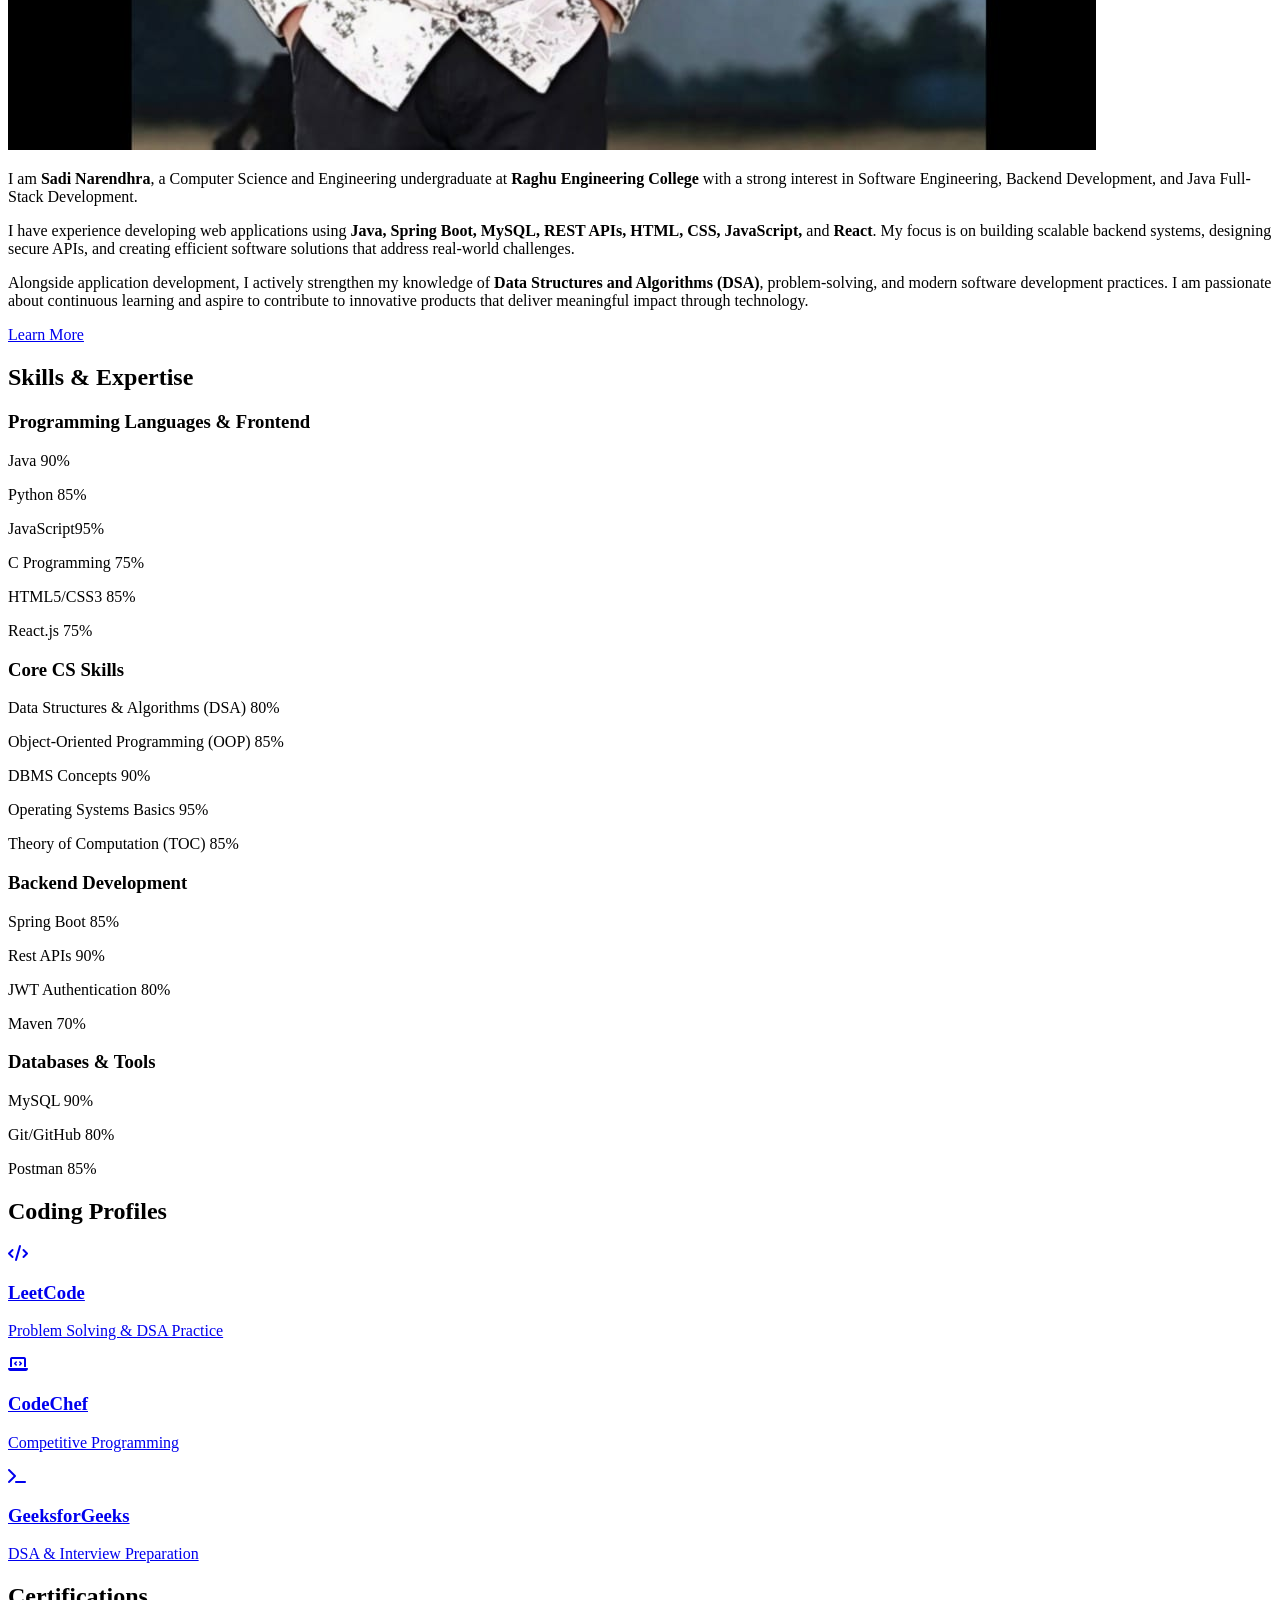
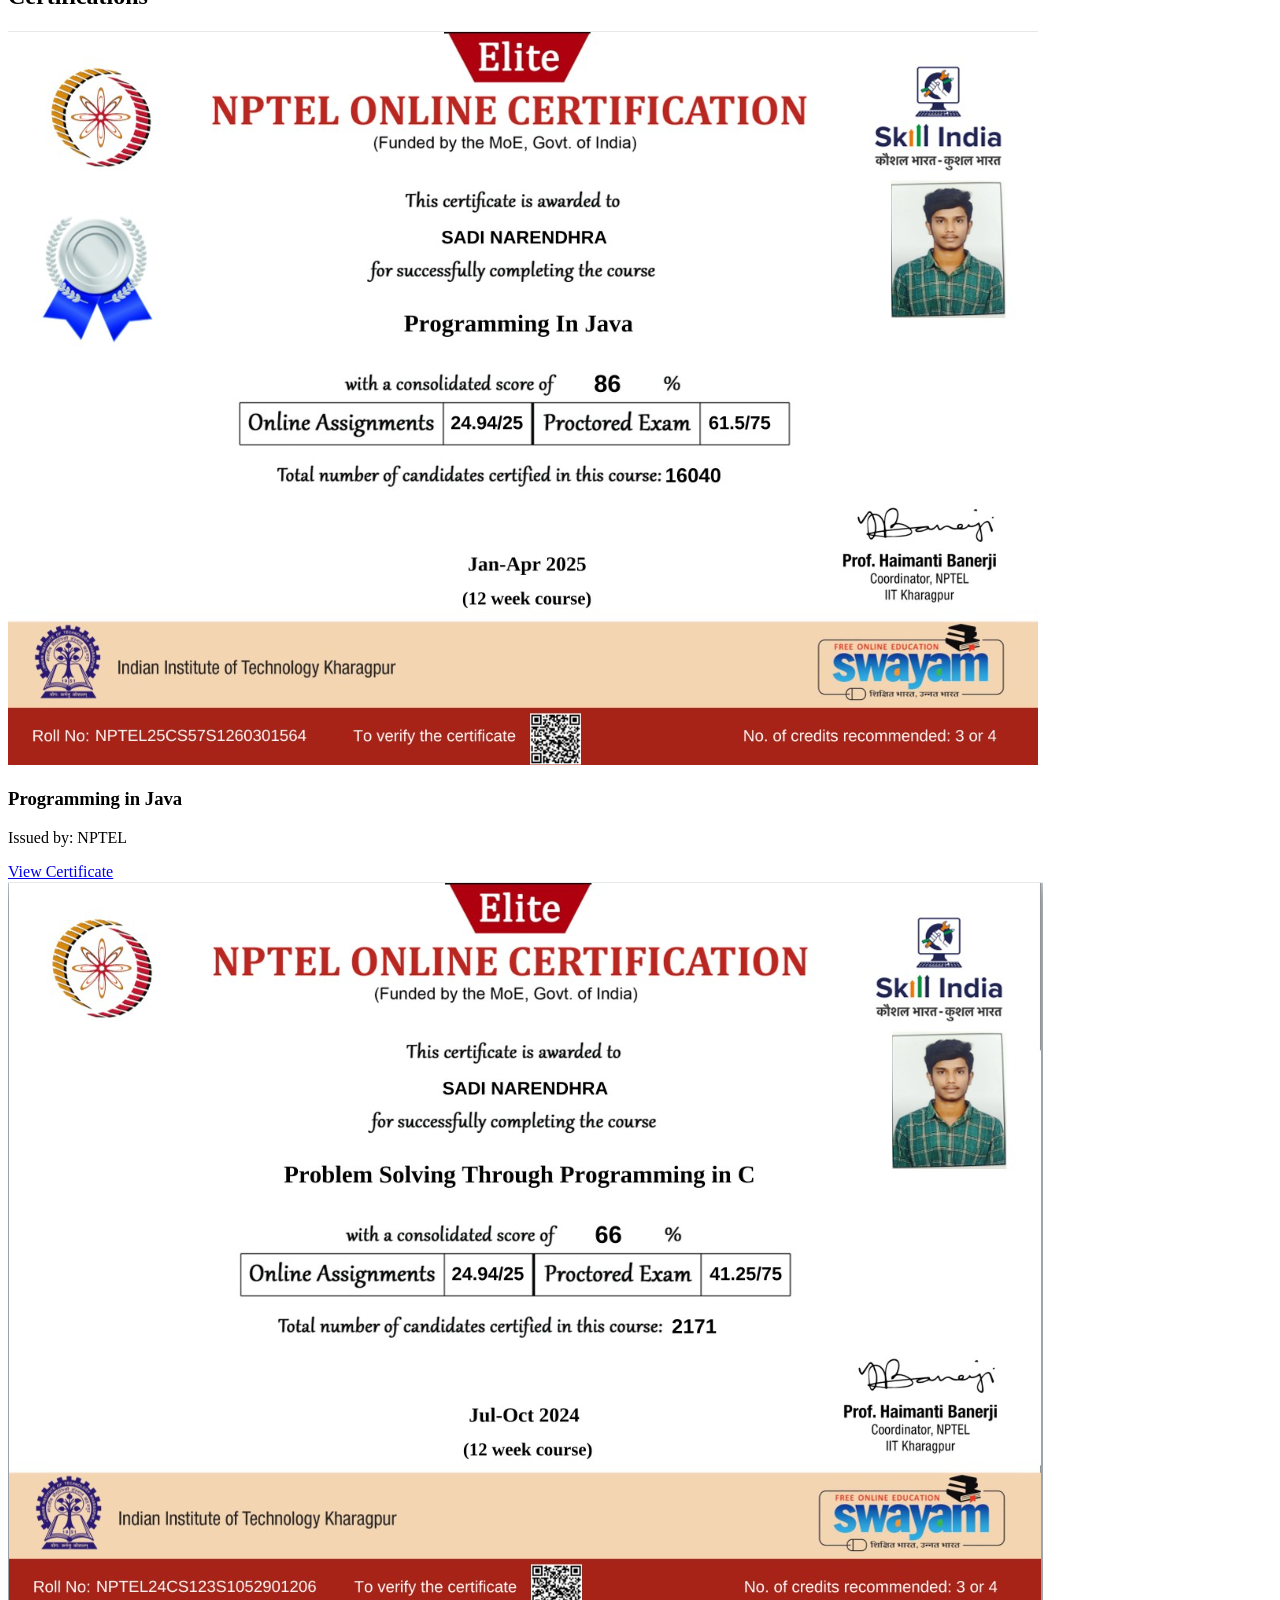
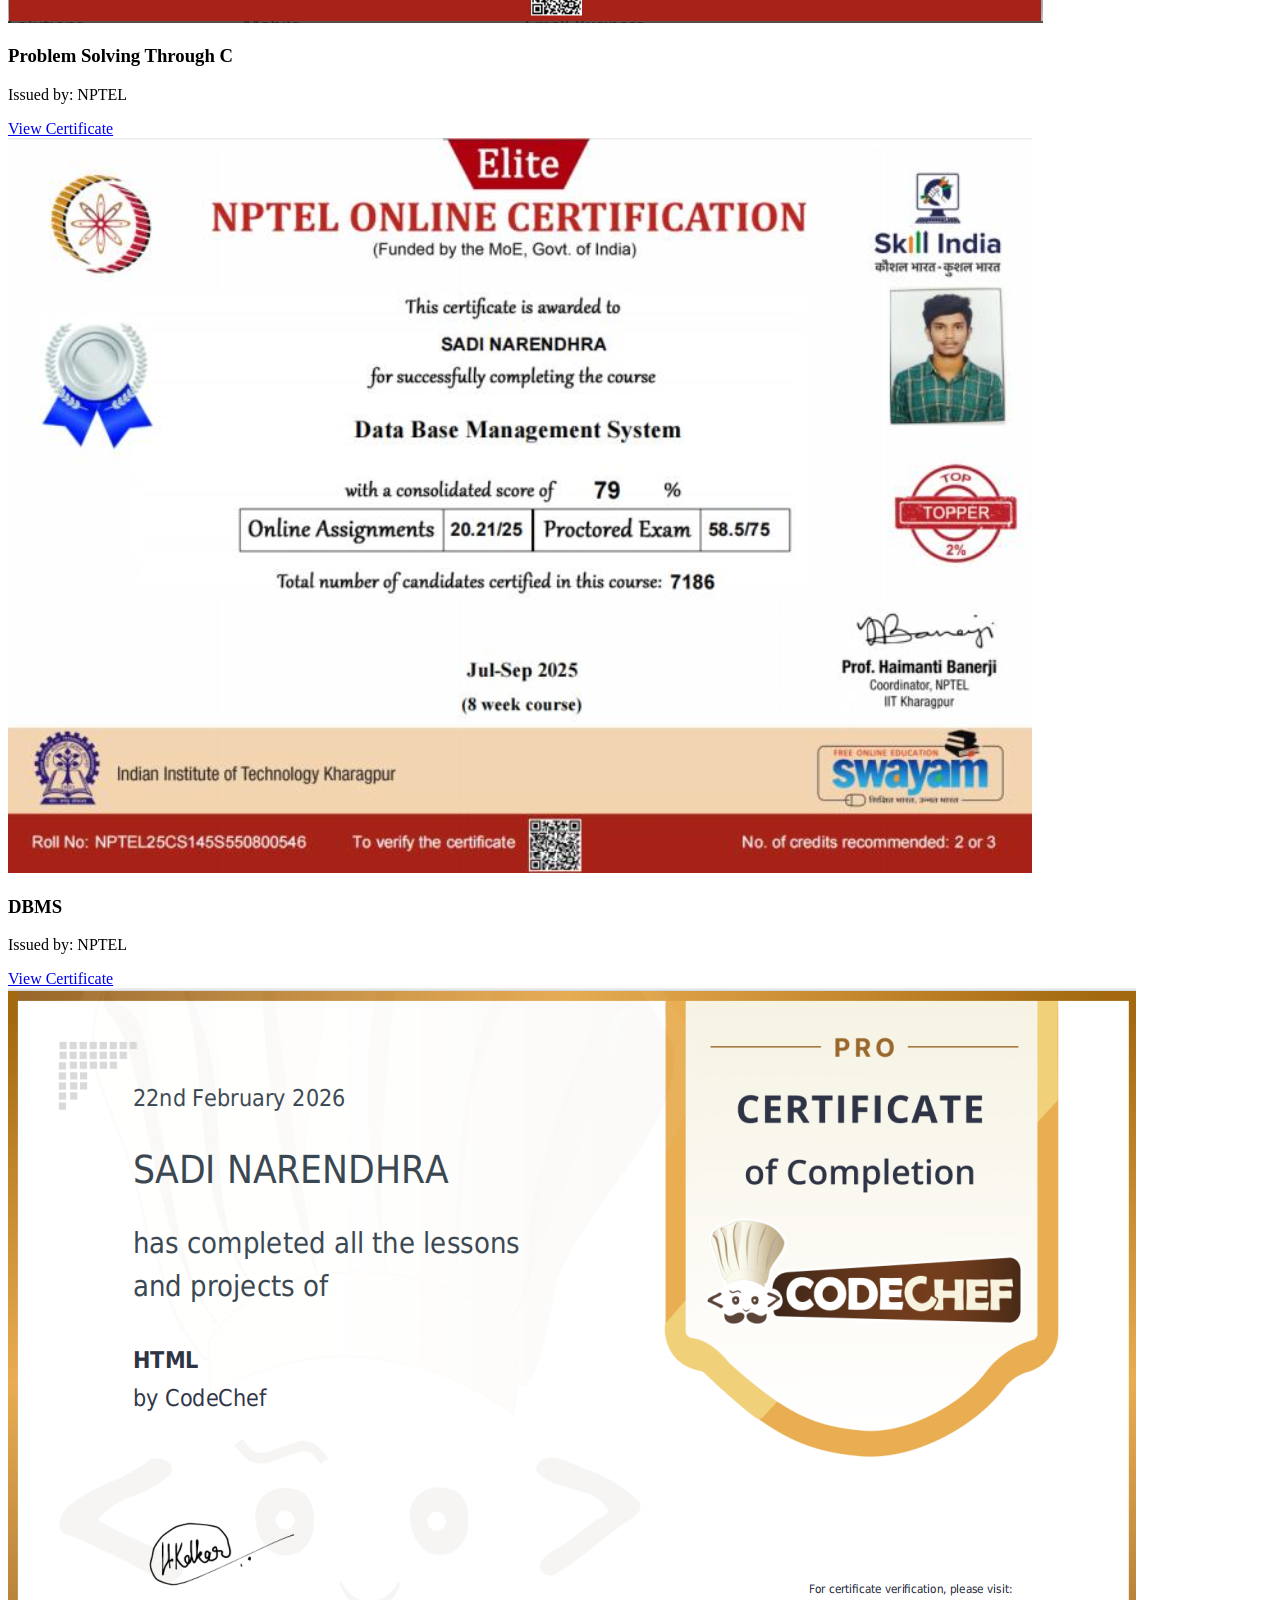
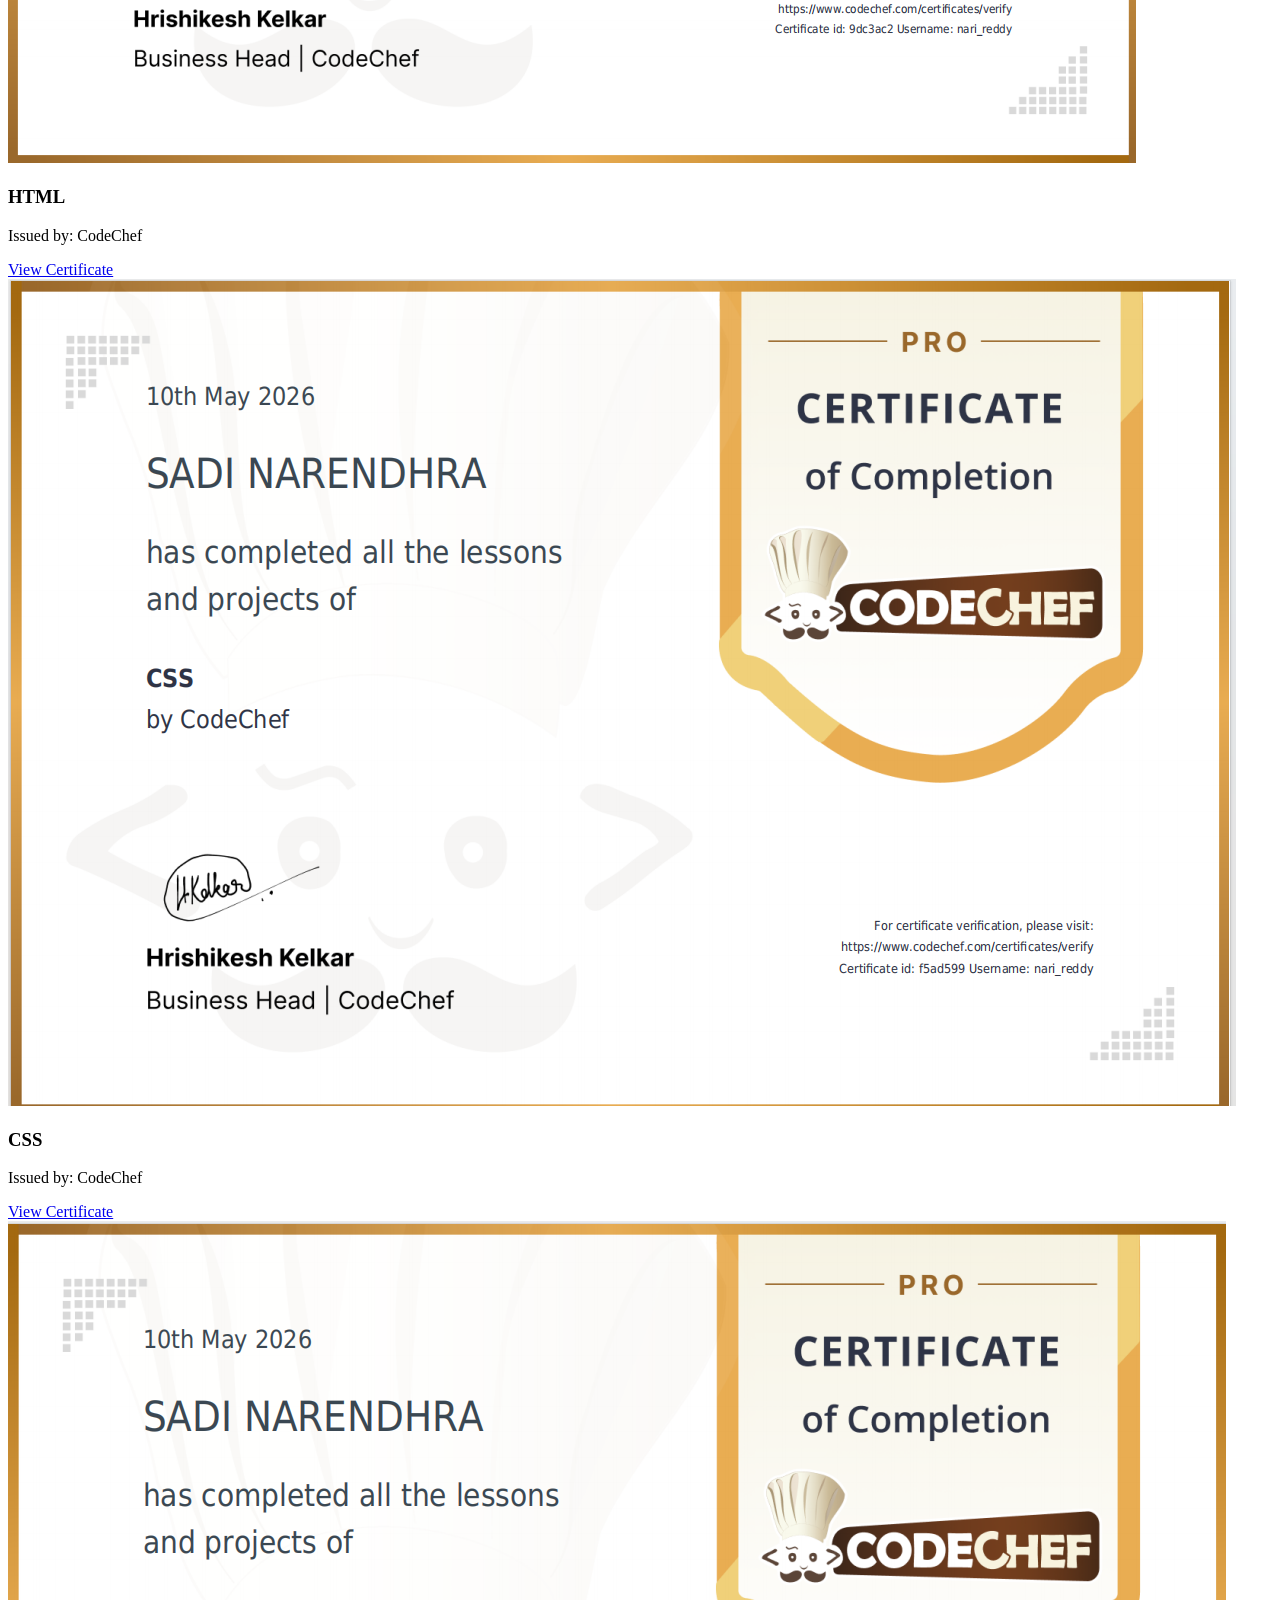
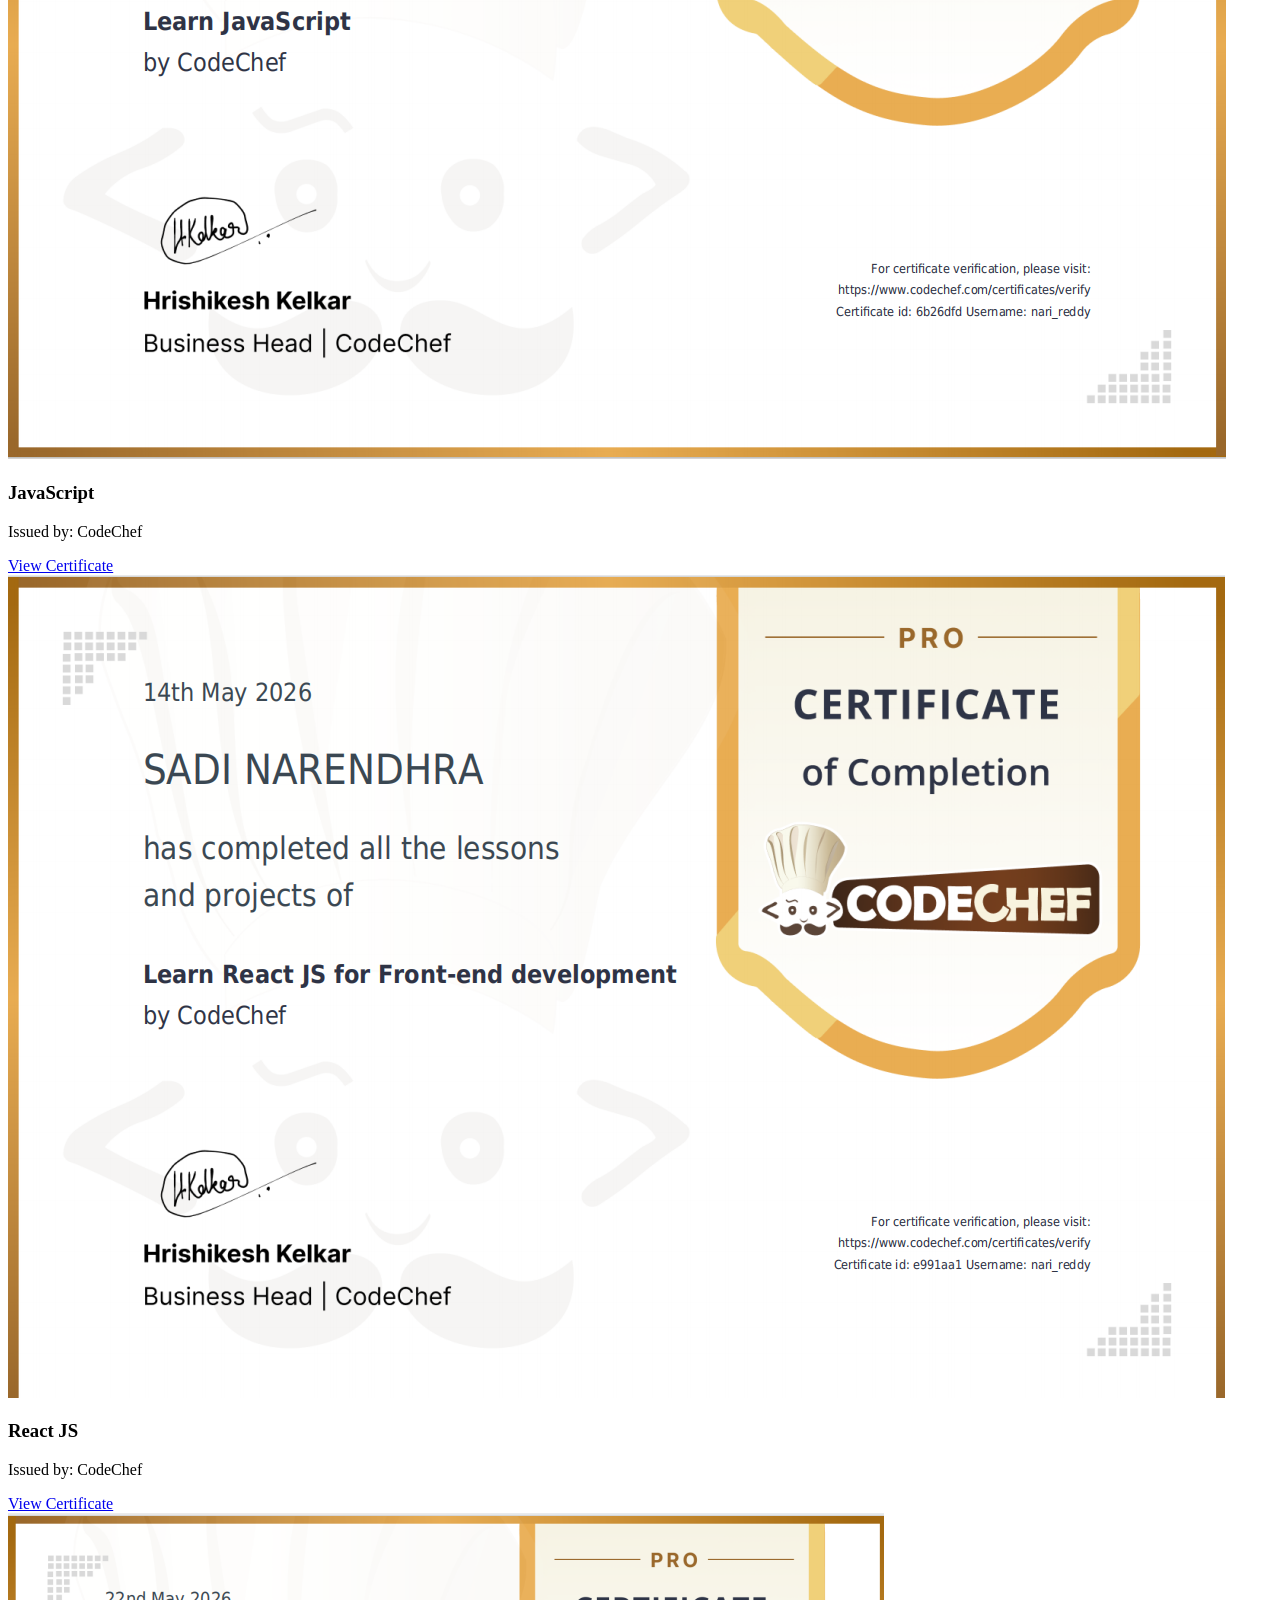
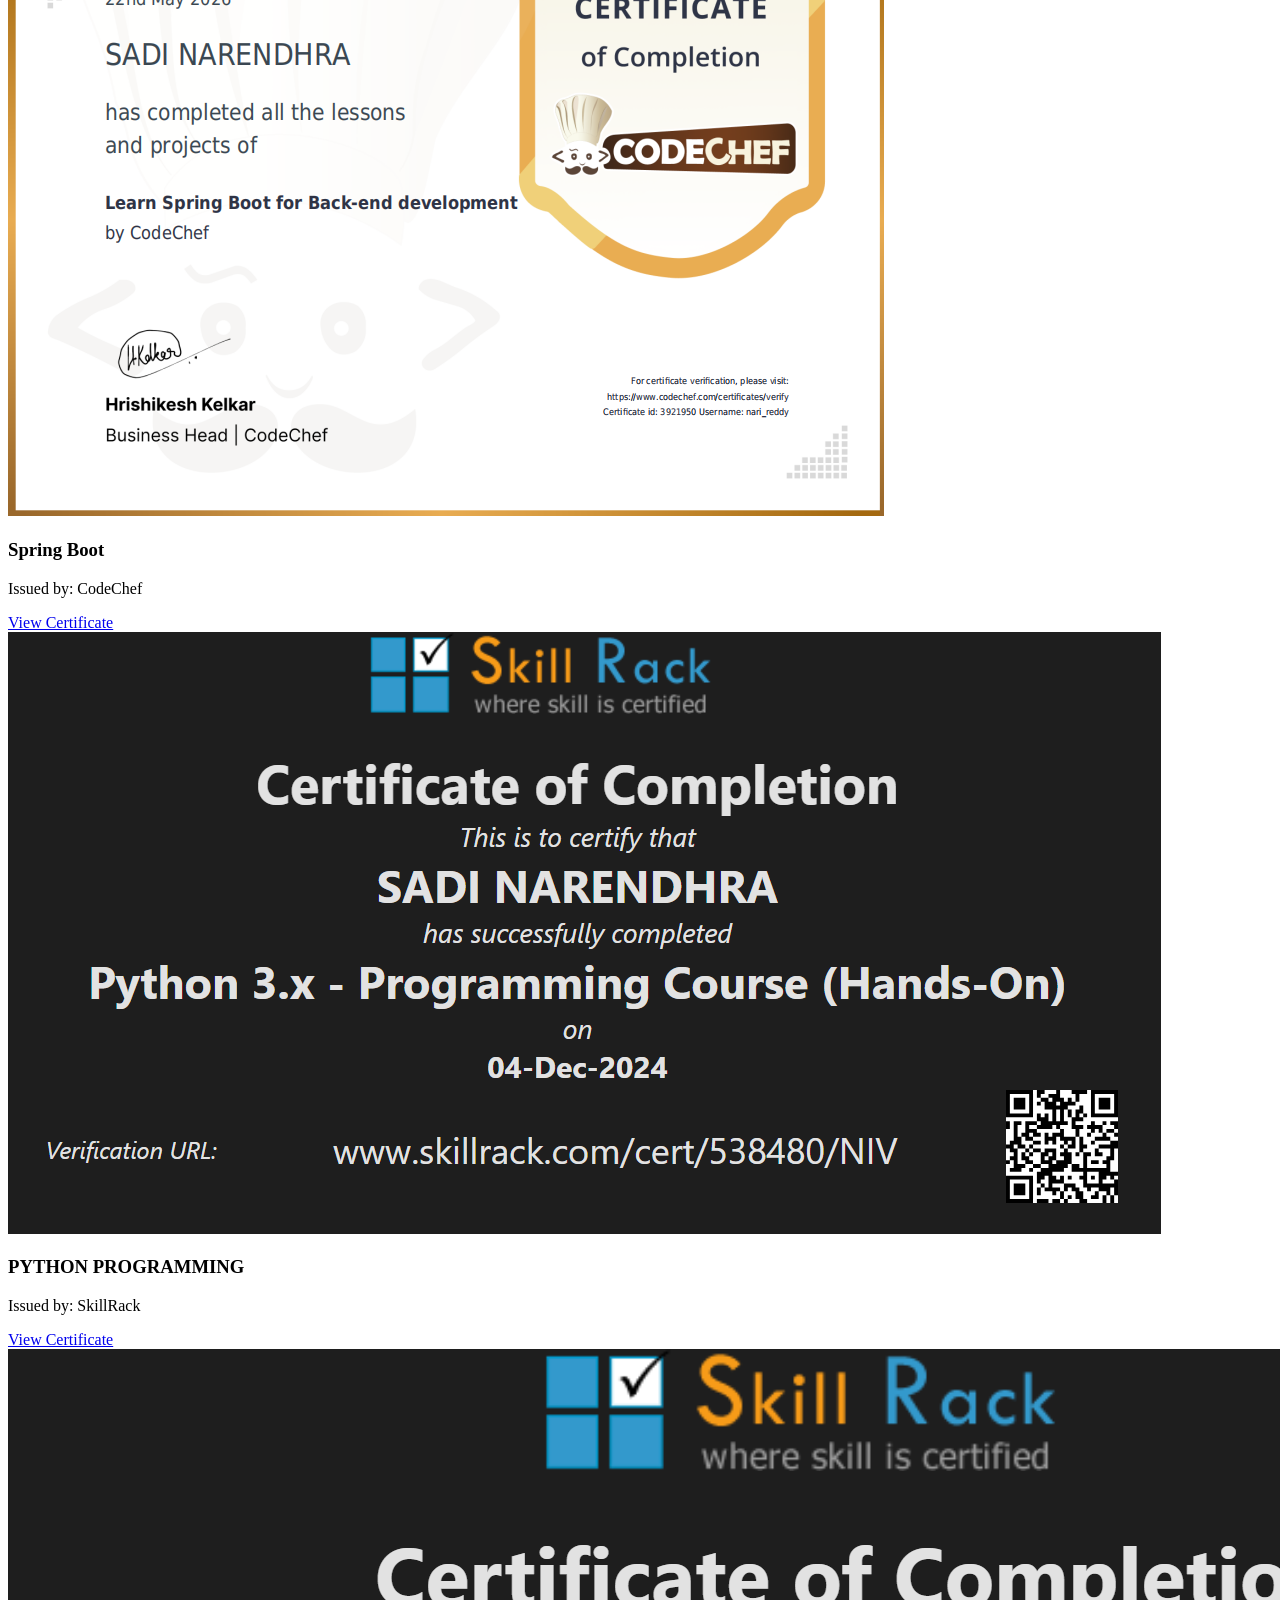
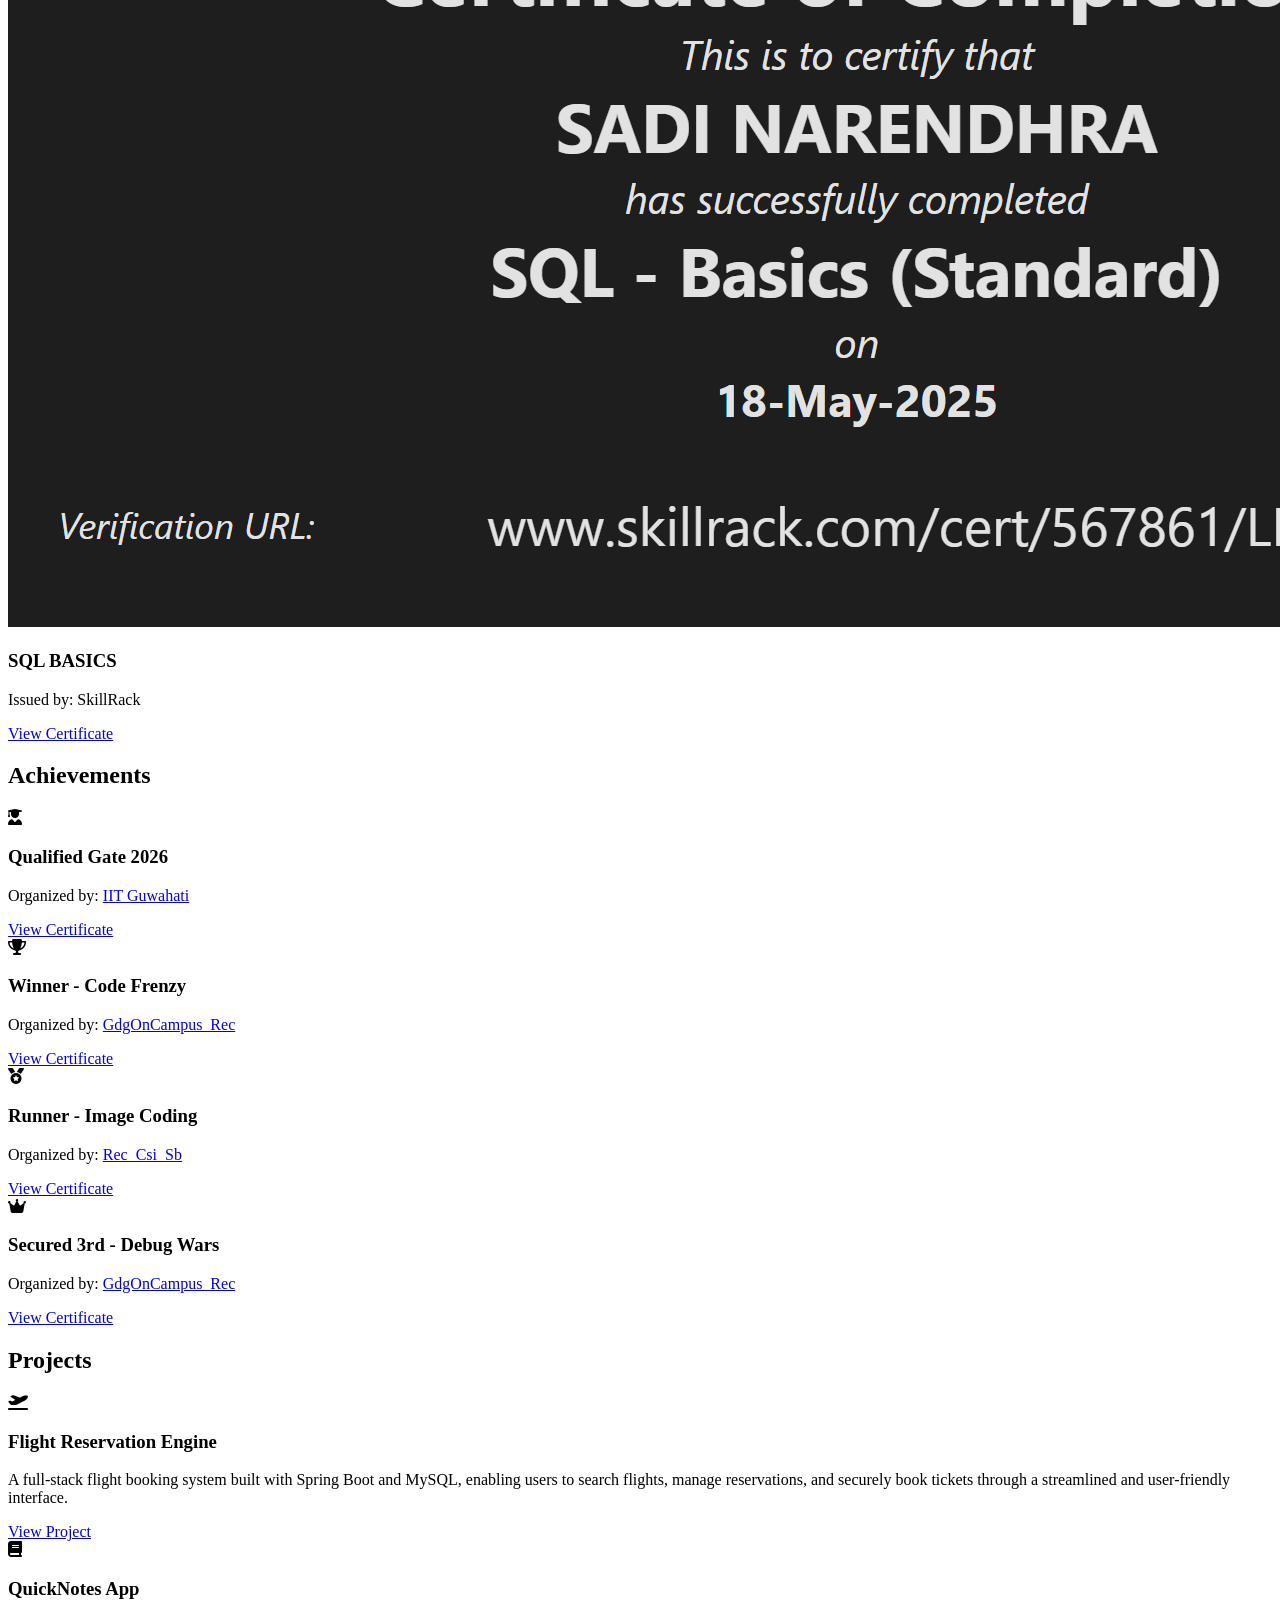
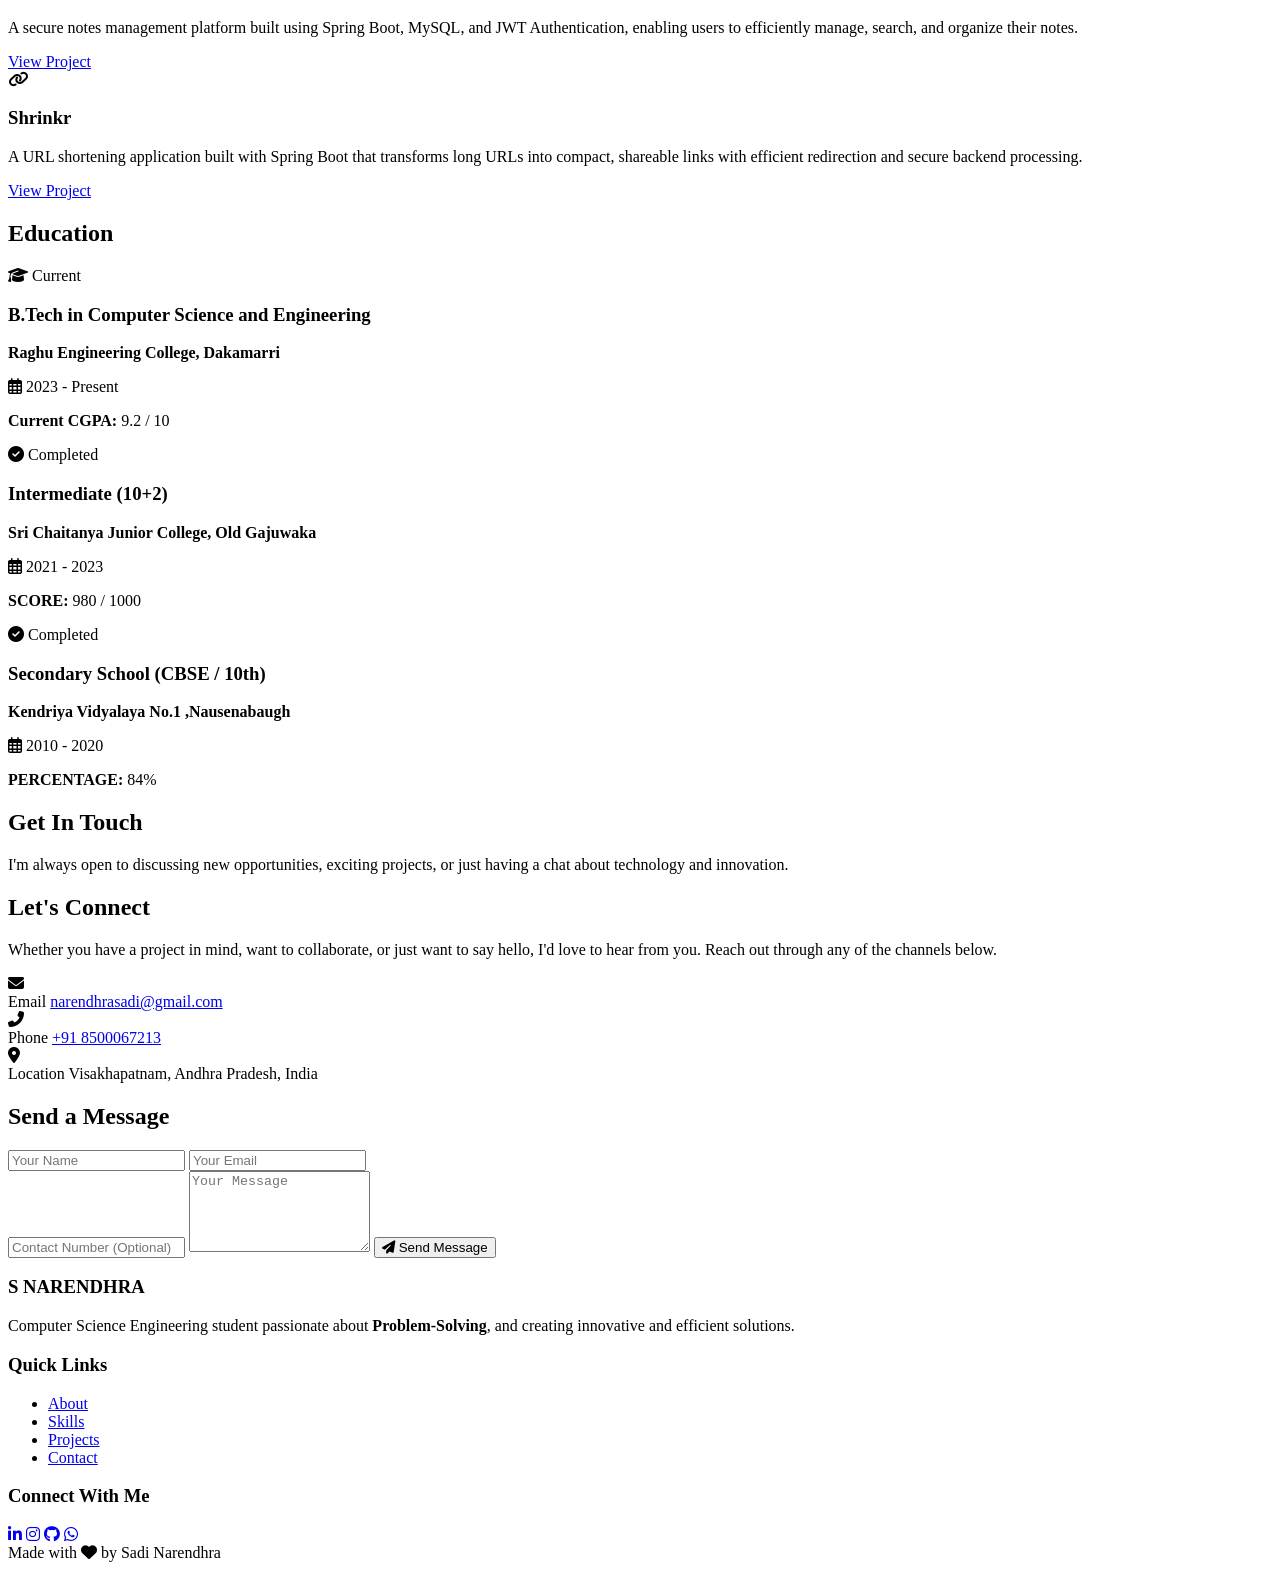
==== commit 3ba837be: "Update index.html" ====
--- a/PORTFOLIO/index.html
+++ b/PORTFOLIO/index.html
@@ -4,7 +4,7 @@
   <meta charset="UTF-8">
   <meta name="viewport" content="width=device-width, initial-scale=1.0">
   <title>Portfolio - Sadi Narendhra</title>
-  <link rel="stylesheet" href="TASK_4.css">
+  <link rel="stylesheet" href="style.css">
   <link rel="stylesheet" href="https://cdnjs.cloudflare.com/ajax/libs/font-awesome/6.4.0/css/all.min.css">
 </head>
 
@@ -538,6 +538,6 @@
     </div>
   </footer>
 
-  <script src="TASK_4.js"></script>
+  <script src="script.js"></script>
 </body>
 </html>
